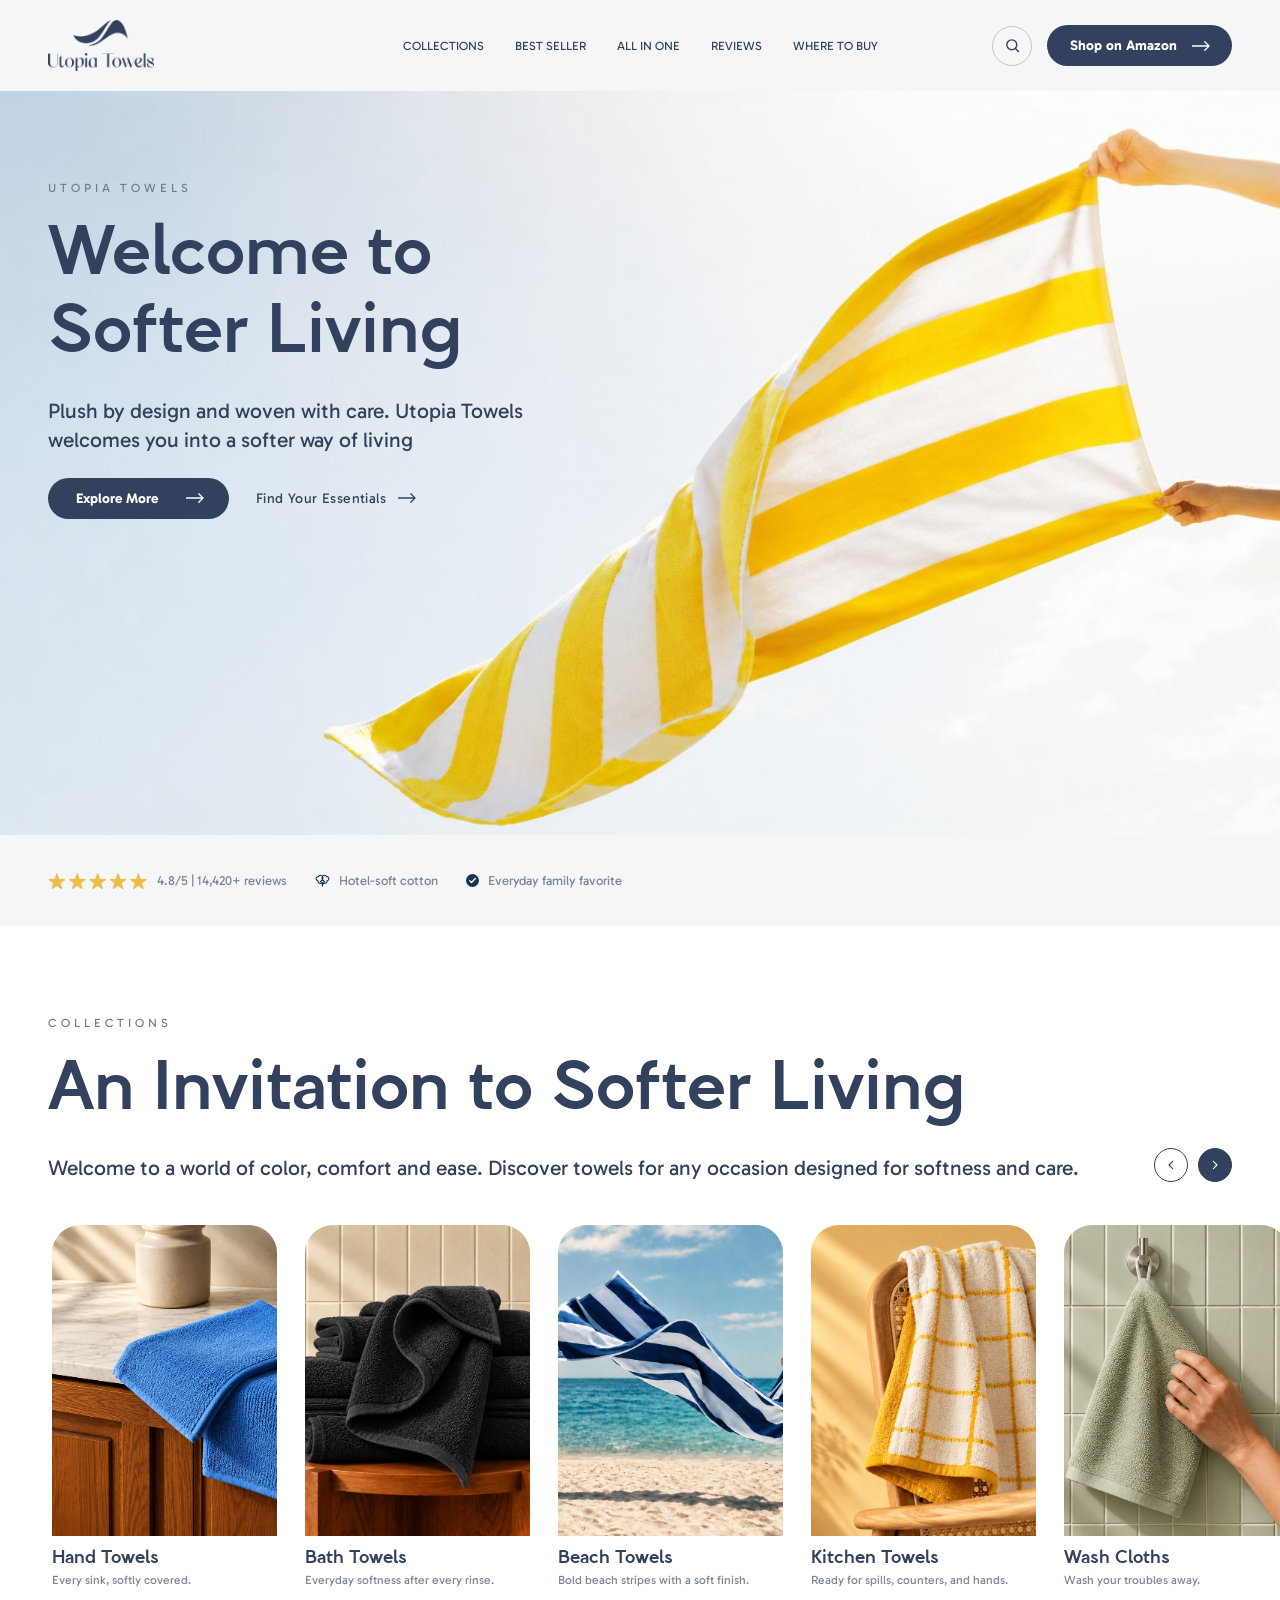
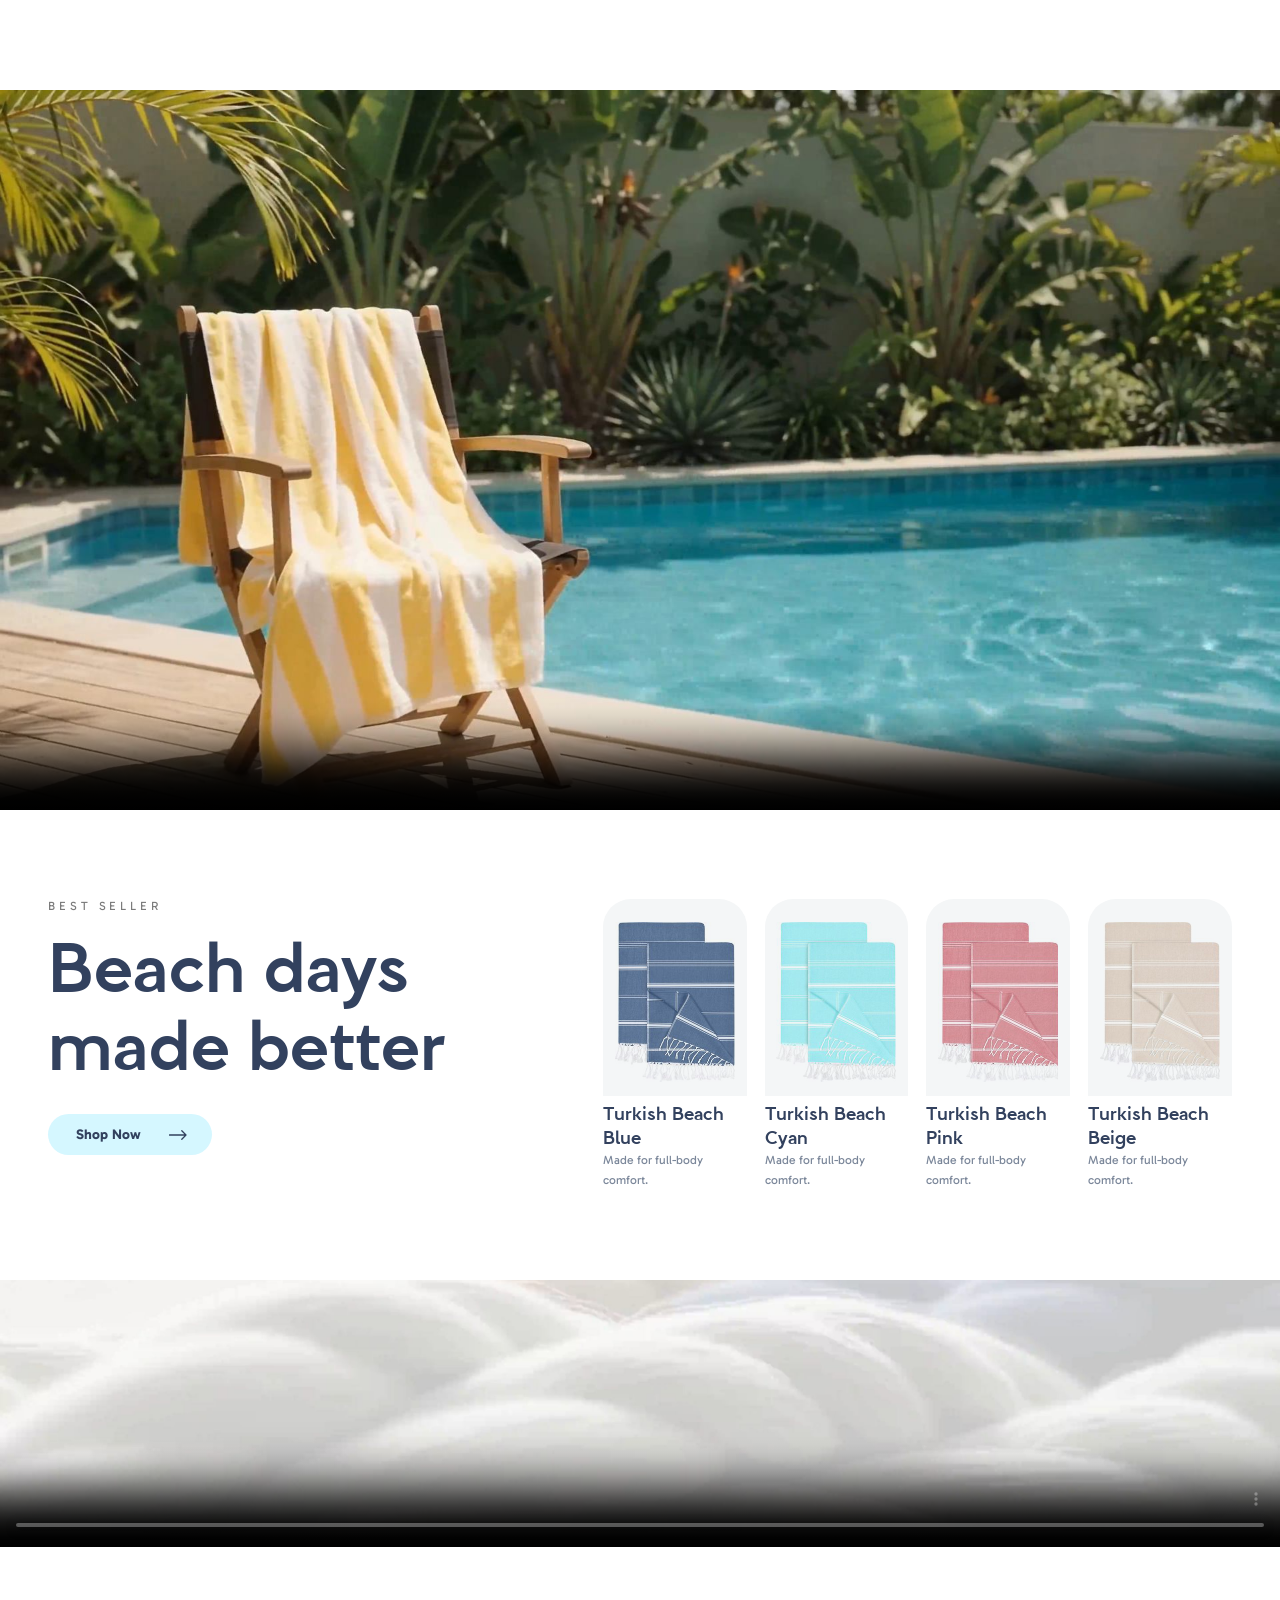
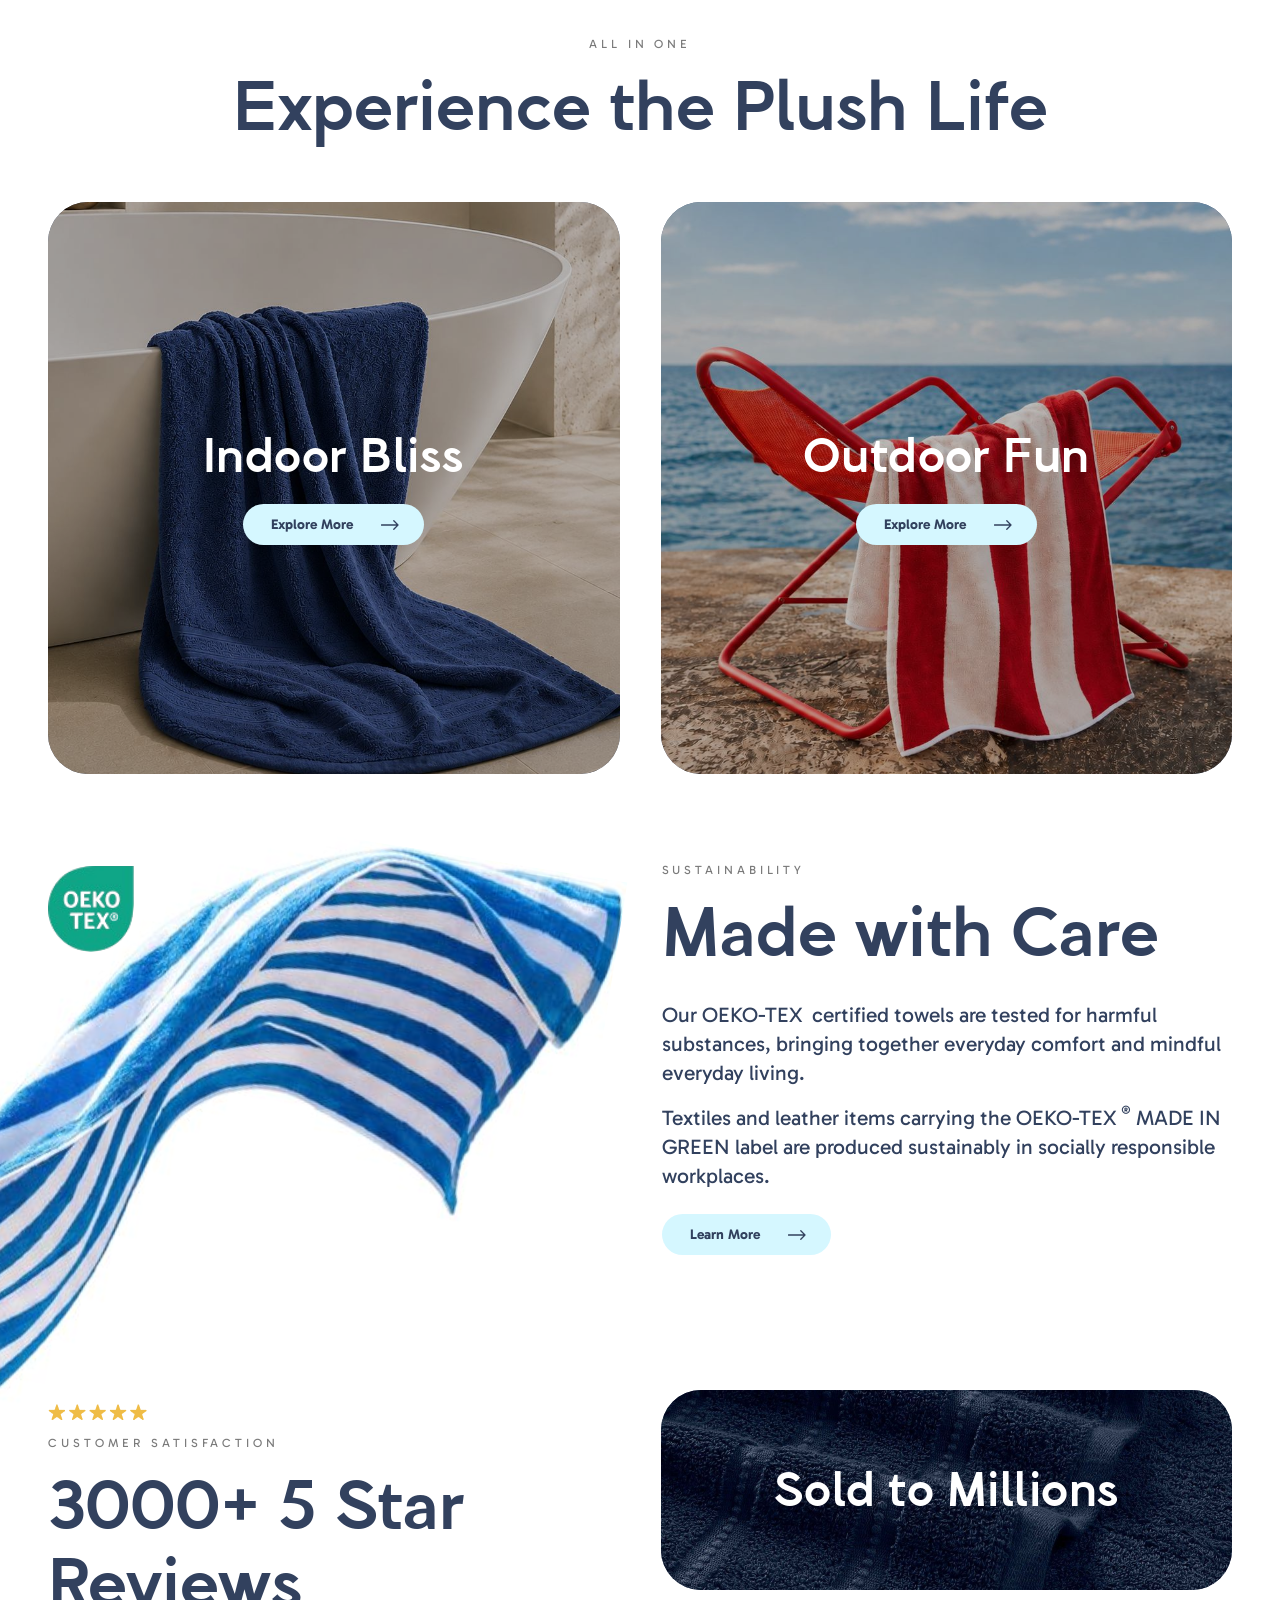
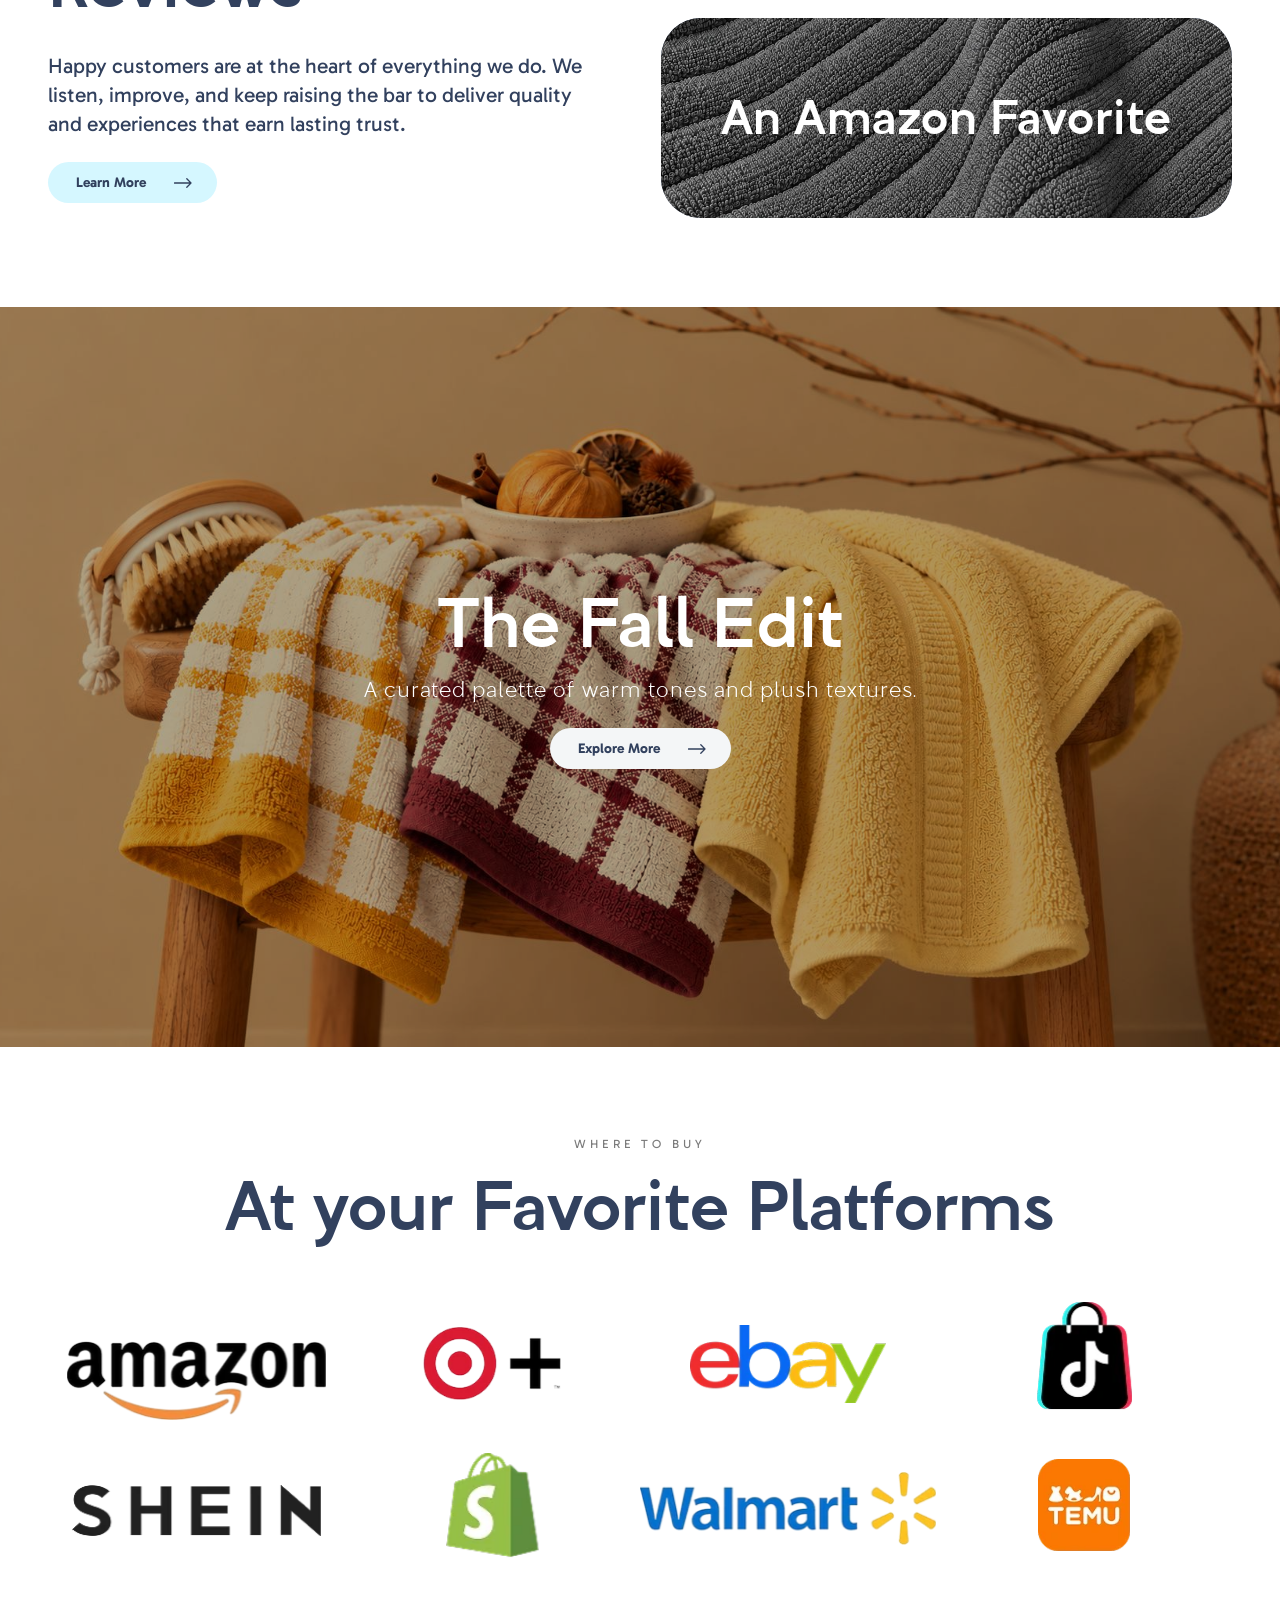
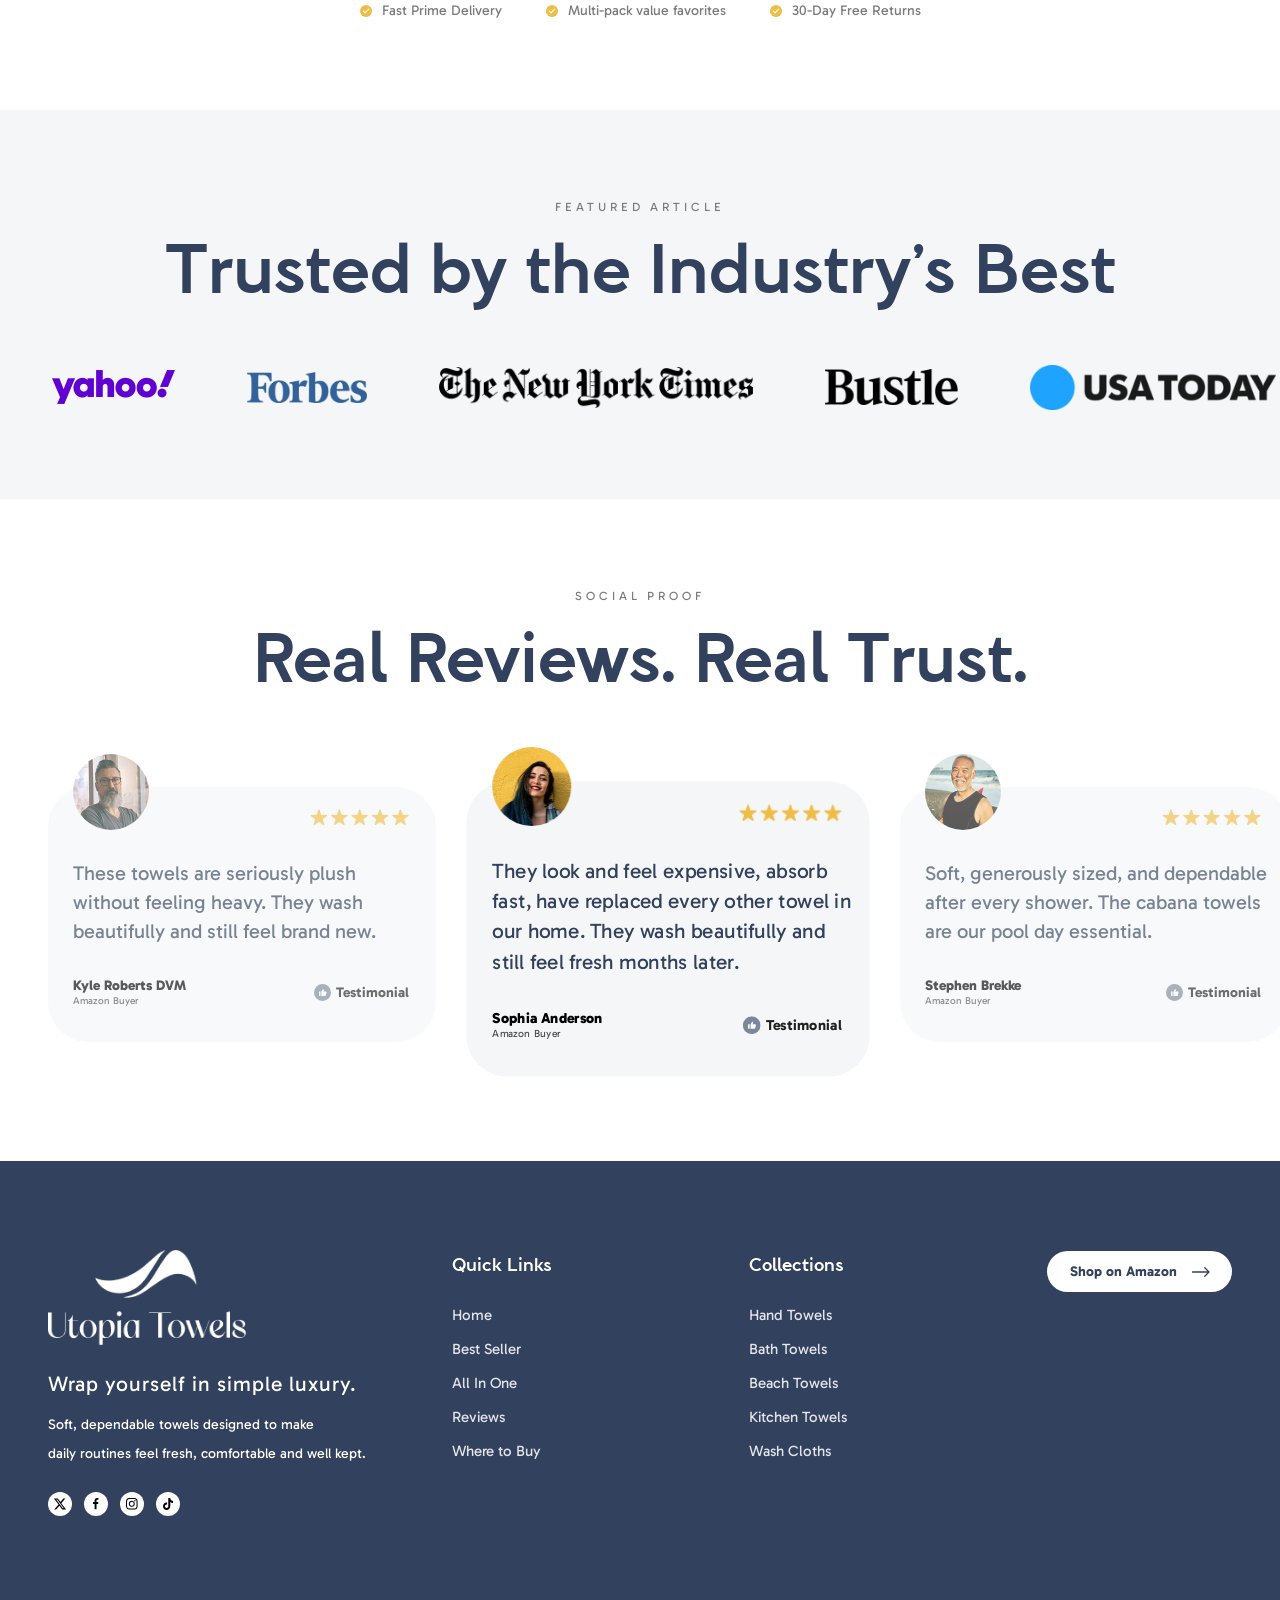
==== index-2.html @ 7569b1ed "Add revised v2 landing page as index-2.html for demo Build the redesigned Utopia Towels landing page" ====
<!doctype html>
<html lang="en">
  <head>
    <meta charset="utf-8">
    <meta name="viewport" content="width=device-width, initial-scale=1">
    <title>Utopia Towels | Plush Bath, Beach &amp; Kitchen Towels</title>
    <meta
      name="description"
      content="Plush by design and woven with care. Shop Utopia Towels hand towels, bath towels, beach towels, kitchen towels, wash cloths and Turkish towels."
    >
    <!-- Demo build: remove this noindex line (and keep the one below it) when this page replaces index.html. -->
    <meta name="robots" content="noindex, nofollow">
    <!-- <meta name="robots" content="index, follow, max-image-preview:large"> -->
    <meta name="author" content="Utopia Towels">
    <meta name="theme-color" content="#32415E">
    <link rel="canonical" href="https://www.utopiatowels.com/">
    <meta property="og:type" content="website">
    <meta property="og:site_name" content="Utopia Towels">
    <meta property="og:locale" content="en_US">
    <meta property="og:url" content="https://www.utopiatowels.com/">
    <meta property="og:title" content="Utopia Towels | Welcome to Softer Living">
    <meta
      property="og:description"
      content="Plush by design and woven with care. Utopia Towels welcomes you into a softer way of living."
    >
    <meta property="og:image" content="https://www.utopiatowels.com/assets/images/v2/optimized/hero.jpg">
    <meta property="og:image:type" content="image/jpeg">
    <meta property="og:image:width" content="1774">
    <meta property="og:image:height" content="887">
    <meta property="og:image:alt" content="Yellow and white striped Utopia beach towel waving in the breeze">
    <meta name="twitter:card" content="summary_large_image">
    <meta name="twitter:title" content="Utopia Towels | Welcome to Softer Living">
    <meta
      name="twitter:description"
      content="Discover plush towels for every occasion, designed for softness and care."
    >
    <meta name="twitter:image" content="https://www.utopiatowels.com/assets/images/v2/optimized/hero.jpg">
    <meta name="twitter:image:alt" content="Yellow and white striped Utopia beach towel waving in the breeze">
    <link rel="icon" type="image/png" href="./favicon.png">
    <link rel="apple-touch-icon" href="./favicon.png">
    <link rel="preconnect" href="https://fonts.googleapis.com">
    <link rel="preconnect" href="https://fonts.gstatic.com" crossorigin>
    <link href="https://fonts.googleapis.com/css2?family=Gabarito:wght@400;700;800&display=swap" rel="stylesheet">
    <link rel="preload" href="./assets/fonts/Clofie-Bold.ttf" as="font" type="font/ttf" crossorigin>
    <link
      rel="preload"
      as="image"
      href="./assets/images/v2/optimized/hero.jpg"
      imagesrcset="./assets/images/v2/optimized/hero-960.jpg 960w, ./assets/images/v2/optimized/hero.jpg 1774w"
      imagesizes="100vw"
      fetchpriority="high"
    >
    <link rel="stylesheet" href="./css/utopia-towels-v2.css">
    <script src="./js/utopia-towels-v2.js" defer></script>
    <script type="application/ld+json">
      {
        "@context": "https://schema.org",
        "@graph": [
          {
            "@type": "Organization",
            "@id": "https://www.utopiatowels.com/#organization",
            "name": "Utopia Towels",
            "url": "https://www.utopiatowels.com/",
            "logo": {
              "@type": "ImageObject",
              "url": "https://www.utopiatowels.com/assets/images/v2/logo-dark.png",
              "width": 119,
              "height": 57
            },
            "slogan": "Welcome to Softer Living"
          },
          {
            "@type": "WebSite",
            "@id": "https://www.utopiatowels.com/#website",
            "name": "Utopia Towels",
            "url": "https://www.utopiatowels.com/",
            "inLanguage": "en-US",
            "publisher": { "@id": "https://www.utopiatowels.com/#organization" }
          },
          {
            "@type": "WebPage",
            "@id": "https://www.utopiatowels.com/#webpage",
            "url": "https://www.utopiatowels.com/",
            "name": "Utopia Towels | Plush Bath, Beach & Kitchen Towels",
            "description": "Plush by design and woven with care. Shop Utopia Towels hand towels, bath towels, beach towels, kitchen towels, wash cloths and Turkish towels.",
            "inLanguage": "en-US",
            "isPartOf": { "@id": "https://www.utopiatowels.com/#website" },
            "about": { "@id": "https://www.utopiatowels.com/#organization" },
            "primaryImageOfPage": {
              "@type": "ImageObject",
              "url": "https://www.utopiatowels.com/assets/images/v2/optimized/hero.jpg",
              "width": 1774,
              "height": 887
            }
          }
        ]
      }
    </script>
  </head>
  <body>
    <svg class="sprite" aria-hidden="true" focusable="false">
      <symbol id="icon-arrow" viewBox="0 0 18 10">
        <path d="M0.5 5h16.5M12.8 0.8 17 5l-4.2 4.2" fill="none" stroke="currentColor" stroke-width="1.3" stroke-linecap="round" stroke-linejoin="round"/>
      </symbol>
      <symbol id="icon-check" viewBox="0 0 12 12">
        <circle cx="6" cy="6" r="6" fill="currentColor"/>
        <path d="m3.4 6.1 1.7 1.7 3.5-3.6" fill="none" stroke="#fff" stroke-width="1.2" stroke-linecap="round" stroke-linejoin="round"/>
      </symbol>
    </svg>

    <a class="skip-link" href="#main">Skip to content</a>

    <header class="site-header">
      <div class="container site-header__inner">
        <a class="brand" href="#top" aria-label="Utopia Towels home">
          <img src="./assets/images/v2/logo-dark.png" alt="Utopia Towels" width="119" height="57">
        </a>
        <nav class="primary-nav" id="primary-nav" aria-label="Primary navigation" data-primary-nav>
          <a href="#collections">Collections</a>
          <a href="#best-seller">Best Seller</a>
          <a href="#all-in-one">All In One</a>
          <a href="#reviews">Reviews</a>
          <a href="#where-to-buy">Where To Buy</a>
        </nav>
        <div class="header-actions">
          <button class="search-button" type="button" aria-label="Search" aria-expanded="false" aria-controls="site-search" data-search-trigger>
            <svg viewBox="0 0 24 24" aria-hidden="true">
              <circle cx="11" cy="11" r="7"></circle>
              <path d="m16.5 16.5 4 4"></path>
            </svg>
          </button>
          <a class="btn btn--primary btn--compact btn--amazon header-cta" href="https://www.amazon.com/" rel="noopener">
            Shop on Amazon
            <svg class="btn__arrow" aria-hidden="true"><use href="#icon-arrow"></use></svg>
          </a>
          <button class="menu-toggle" type="button" aria-label="Open menu" aria-controls="primary-nav" aria-expanded="false" data-menu-toggle>
            <span></span>
            <span></span>
            <span></span>
          </button>
        </div>
      </div>
    </header>

    <div class="search-panel" id="site-search" role="dialog" aria-modal="true" aria-labelledby="site-search-label" data-search-panel hidden>
      <div class="search-card" role="search">
        <label id="site-search-label" for="site-search-input">Search towels, colors, and care</label>
        <div class="search-input-row">
          <svg viewBox="0 0 24 24" aria-hidden="true">
            <circle cx="11" cy="11" r="7"></circle>
            <path d="m16.5 16.5 4 4"></path>
          </svg>
          <input id="site-search-input" type="search" placeholder="Try bath towels or Turkish beach" data-search-input>
          <button type="button" aria-label="Close search" data-search-close>
            <svg viewBox="0 0 24 24" aria-hidden="true">
              <path d="m6 6 12 12"></path>
              <path d="m18 6-12 12"></path>
            </svg>
          </button>
        </div>
        <div class="search-results" aria-live="polite" data-search-results></div>
      </div>
    </div>

    <main id="main">
      <section class="hero" id="top" aria-labelledby="hero-title">
        <img
          class="hero__media"
          src="./assets/images/v2/optimized/hero.jpg"
          srcset="./assets/images/v2/optimized/hero-960.jpg 960w, ./assets/images/v2/optimized/hero.jpg 1774w"
          sizes="100vw"
          width="1774"
          height="887"
          alt=""
          fetchpriority="high"
        >
        <div class="container hero__content">
          <p class="eyebrow">Utopia Towels</p>
          <h1 class="heading heading--hero" id="hero-title">Welcome to<br> Softer Living</h1>
          <p class="lead hero__lead">
            Plush by design and woven with care. Utopia Towels welcomes you into a softer way of living
          </p>
          <div class="hero__actions">
            <a class="btn btn--primary" href="#collections">
              Explore More<span class="visually-hidden"> towel collections</span>
              <svg class="btn__arrow" aria-hidden="true"><use href="#icon-arrow"></use></svg>
            </a>
            <a class="text-link" href="#best-seller">
              Find Your Essentials
              <svg class="btn__arrow" aria-hidden="true"><use href="#icon-arrow"></use></svg>
            </a>
          </div>
        </div>
      </section>

      <section class="trust-strip" aria-label="Customer highlights">
        <ul class="container trust-strip__list">
          <li>
            <img src="./assets/images/v2/optimized/stars.png" alt="Rated 4.8 out of 5 stars" width="99" height="16">
            4.8/5 | 14,420+ reviews
          </li>
          <li>
            <svg class="trust-strip__icon" viewBox="0 0 16 14" aria-hidden="true">
              <path d="M8 6.2c-.9-1.9-.4-4 1.3-4.7 1.2-.5 2.6.1 3 1.3 1.5-.1 2.7 1 2.6 2.4-.1 1.2-1 2-2.1 2.1.3 1.4-.6 2.7-2 2.9-1 .1-1.9-.3-2.3-1.1L8 13l-.5-3.9c-.4.8-1.3 1.2-2.3 1.1-1.4-.2-2.3-1.5-2-2.9-1.1-.1-2-.9-2.1-2.1C1 3.8 2.2 2.7 3.7 2.8c.4-1.2 1.8-1.8 3-1.3C8.4 2.2 8.9 4.3 8 6.2Z" fill="none" stroke="currentColor" stroke-width="1.2" stroke-linejoin="round"/>
              <path d="M8 6.2 5.6 8.6M8 6.2l2.4 2.4" fill="none" stroke="currentColor" stroke-width="1.2" stroke-linecap="round"/>
            </svg>
            Hotel-soft cotton
          </li>
          <li>
            <svg class="trust-strip__icon trust-strip__icon--check" aria-hidden="true"><use href="#icon-check"></use></svg>
            Everyday family favorite
          </li>
        </ul>
      </section>

      <section class="collections" id="collections" aria-labelledby="collections-title">
        <div class="container">
          <div class="collections__head">
            <p class="eyebrow">Collections</p>
            <h2 class="heading" id="collections-title">An Invitation to Softer Living</h2>
            <p class="lead">Welcome to a world of color, comfort and ease. Discover towels for any occasion designed for softness and care.</p>
            <div class="carousel-controls">
              <button class="carousel-arrow" type="button" aria-label="Previous collections" aria-controls="collections-track" data-carousel-prev="collections-track">
                <svg viewBox="0 0 24 24" aria-hidden="true"><path d="M14.5 17.5 9 12l5.5-5.5"></path></svg>
              </button>
              <button class="carousel-arrow carousel-arrow--filled" type="button" aria-label="Next collections" aria-controls="collections-track" data-carousel-next="collections-track">
                <svg viewBox="0 0 24 24" aria-hidden="true"><path d="m9.5 17.5 5.5-5.5-5.5-5.5"></path></svg>
              </button>
            </div>
          </div>

          <div class="collections__track" id="collections-track" role="region" aria-label="Towel collections" tabindex="0">
            <article class="collection-card">
              <img src="./assets/images/v2/optimized/collections-hand-towels.jpg" alt="Blue hand towels draped over a wooden vanity" width="600" height="829" loading="lazy" decoding="async">
              <h3 class="item-title">Hand Towels</h3>
              <p class="item-desc">Every sink, softly covered.</p>
            </article>
            <article class="collection-card">
              <img src="./assets/images/v2/optimized/collections-bath-towels.jpg" alt="Stack of black bath towels on a wooden stool" width="600" height="829" loading="lazy" decoding="async">
              <h3 class="item-title">Bath Towels</h3>
              <p class="item-desc">Everyday softness after every rinse.</p>
            </article>
            <article class="collection-card">
              <img src="./assets/images/v2/optimized/collections-beach-towels.jpg" alt="Navy and white striped beach towel held up on the shore" width="600" height="829" loading="lazy" decoding="async">
              <h3 class="item-title">Beach Towels</h3>
              <p class="item-desc">Bold beach stripes with a soft finish.</p>
            </article>
            <article class="collection-card">
              <img src="./assets/images/v2/optimized/collections-kitchen-towels.jpg" alt="Yellow checked kitchen towel hanging on a cane chair" width="600" height="829" loading="lazy" decoding="async">
              <h3 class="item-title">Kitchen Towels</h3>
              <p class="item-desc">Ready for spills, counters, and hands.</p>
            </article>
            <article class="collection-card">
              <img src="./assets/images/v2/optimized/collections-wash-cloths.jpg" alt="Sage green wash cloth hanging on a tiled wall" width="600" height="829" loading="lazy" decoding="async">
              <h3 class="item-title">Wash Cloths</h3>
              <p class="item-desc">Wash your troubles away.</p>
            </article>
            <article class="collection-card">
              <img src="./assets/images/v2/optimized/collections-turkish-towels.jpg" alt="Pink Turkish towel on a poolside lounger" width="579" height="800" loading="lazy" decoding="async">
              <h3 class="item-title">Turkish Towels</h3>
              <p class="item-desc">Made for full-body comfort.</p>
            </article>
          </div>
        </div>
      </section>

      <section class="video-band video-band--detail" aria-label="Softness Starts Here brand film">
        <video
          class="video-band__media"
          controls
          muted
          loop
          playsinline
          preload="none"
          poster="./assets/images/v2/optimized/video-detail-poster.jpg"
          width="1920"
          height="1080"
          aria-label="Softness Starts Here, a short Utopia Towels brand film"
          data-autoplay-video
        >
          <source src="./assets/videos/video-detail.mp4" type="video/mp4">
        </video>
        <button class="video-band__toggle" type="button" aria-label="Pause video" hidden data-video-toggle>
          <svg class="video-band__icon-pause" viewBox="0 0 16 16" aria-hidden="true"><path d="M4 2.5h2.6v11H4zM9.4 2.5H12v11H9.4z"/></svg>
          <svg class="video-band__icon-play" viewBox="0 0 16 16" aria-hidden="true"><path d="M4.5 2.3v11.4L13.2 8z"/></svg>
        </button>
      </section>

      <section class="best-seller" id="best-seller" aria-labelledby="best-seller-title">
        <div class="container best-seller__grid">
          <div class="best-seller__copy">
            <p class="eyebrow">Best Seller</p>
            <h2 class="heading" id="best-seller-title">Beach days<br> made better</h2>
            <a class="btn btn--light" href="https://www.amazon.com/" rel="noopener">
              Shop Now<span class="visually-hidden"> Turkish beach towels on Amazon</span>
              <svg class="btn__arrow" aria-hidden="true"><use href="#icon-arrow"></use></svg>
            </a>
          </div>
          <ul class="best-seller__list" aria-label="Best selling Turkish beach towels">
            <li class="product-tile">
              <div class="product-tile__media">
                <img src="./assets/images/v2/optimized/best-seller-turkish-beach-blue.jpg" alt="Blue Turkish beach towels" width="240" height="317" loading="lazy" decoding="async">
              </div>
              <h3 class="item-title">Turkish Beach Blue</h3>
              <p class="item-desc">Made for full-body comfort.</p>
            </li>
            <li class="product-tile">
              <div class="product-tile__media">
                <img src="./assets/images/v2/optimized/best-seller-turkish-beach-cyan.jpg" alt="Cyan Turkish beach towels" width="240" height="320" loading="lazy" decoding="async">
              </div>
              <h3 class="item-title">Turkish Beach Cyan</h3>
              <p class="item-desc">Made for full-body comfort.</p>
            </li>
            <li class="product-tile">
              <div class="product-tile__media">
                <img src="./assets/images/v2/optimized/best-seller-turkish-beach-pink.jpg" alt="Pink Turkish beach towels" width="240" height="317" loading="lazy" decoding="async">
              </div>
              <h3 class="item-title">Turkish Beach Pink</h3>
              <p class="item-desc">Made for full-body comfort.</p>
            </li>
            <li class="product-tile">
              <div class="product-tile__media">
                <img src="./assets/images/v2/optimized/best-seller-turkish-beach-beige.jpg" alt="Beige Turkish beach towels" width="240" height="320" loading="lazy" decoding="async">
              </div>
              <h3 class="item-title">Turkish Beach Beige</h3>
              <p class="item-desc">Made for full-body comfort.</p>
            </li>
          </ul>
        </div>
      </section>

      <section class="video-band video-band--short" aria-label="Softness starts here: plush by design, woven with care">
        <video
          class="video-band__media"
          controls
          muted
          loop
          playsinline
          preload="none"
          poster="./assets/images/v2/optimized/video-short-poster.jpg"
          width="1920"
          height="1080"
          aria-label="Close-up textures of Utopia towels with the words Softness Starts Here, Plush by Design, Woven with Care"
          data-autoplay-video
        >
          <source src="./assets/videos/video-short.mp4" type="video/mp4">
        </video>
        <button class="video-band__toggle" type="button" aria-label="Pause video" hidden data-video-toggle>
          <svg class="video-band__icon-pause" viewBox="0 0 16 16" aria-hidden="true"><path d="M4 2.5h2.6v11H4zM9.4 2.5H12v11H9.4z"/></svg>
          <svg class="video-band__icon-play" viewBox="0 0 16 16" aria-hidden="true"><path d="M4.5 2.3v11.4L13.2 8z"/></svg>
        </button>
      </section>

      <section class="all-in-one" id="all-in-one" aria-labelledby="all-in-one-title">
        <div class="container">
          <div class="section-intro">
            <p class="eyebrow">All In One</p>
            <h2 class="heading" id="all-in-one-title">Experience the Plush Life</h2>
          </div>
          <div class="all-in-one__grid">
            <article class="feature-card feature-card--indoor">
              <img class="feature-card__media" src="./assets/images/v2/optimized/all-in-one-indoor-bliss.jpg" alt="" width="1402" height="1122" loading="lazy" decoding="async">
              <div class="feature-card__body">
                <h3 class="feature-card__title">Indoor Bliss</h3>
                <a class="btn btn--light" href="#collections">
                  Explore More<span class="visually-hidden"> indoor towels</span>
                  <svg class="btn__arrow" aria-hidden="true"><use href="#icon-arrow"></use></svg>
                </a>
              </div>
            </article>
            <article class="feature-card feature-card--outdoor">
              <img class="feature-card__media" src="./assets/images/v2/optimized/all-in-one-outdoor-fun.jpg" alt="" width="1672" height="941" loading="lazy" decoding="async">
              <div class="feature-card__body">
                <h3 class="feature-card__title">Outdoor Fun</h3>
                <a class="btn btn--light" href="#collections">
                  Explore More<span class="visually-hidden"> outdoor towels</span>
                  <svg class="btn__arrow" aria-hidden="true"><use href="#icon-arrow"></use></svg>
                </a>
              </div>
            </article>
          </div>
        </div>
      </section>

      <div class="care">
        <div class="container care__grid">
          <div class="care__art" aria-hidden="true">
            <img class="care__towel" src="./assets/images/v2/optimized/sustainability-image.jpg" alt="" width="718" height="727" loading="lazy" decoding="async">
            <img class="care__badge" src="./assets/images/v2/optimized/oeko-tex.png" alt="" width="74" height="74" loading="lazy" decoding="async">
          </div>

          <section class="care__sustainability" aria-labelledby="sustainability-title">
            <p class="eyebrow">Sustainability</p>
            <h2 class="heading" id="sustainability-title">Made with Care</h2>
            <p class="lead">Our OEKO-TEX&nbsp; certified towels are tested for harmful substances, bringing together everyday comfort and mindful everyday living.</p>
            <p class="lead care__justify">Textiles and leather items carrying the OEKO-TEX&nbsp;<sup>&reg;</sup> MADE IN GREEN label are produced sustainably in socially responsible workplaces.</p>
            <a class="btn btn--light" href="https://www.oeko-tex.com/" rel="noopener">
              Learn More<span class="visually-hidden"> about OEKO-TEX certification</span>
              <svg class="btn__arrow" aria-hidden="true"><use href="#icon-arrow"></use></svg>
            </a>
          </section>

          <section class="care__reviews" aria-labelledby="satisfaction-title">
            <img src="./assets/images/v2/optimized/stars.png" alt="5 star rating" width="99" height="16" loading="lazy" decoding="async">
            <p class="eyebrow">Customer Satisfaction</p>
            <h2 class="heading" id="satisfaction-title">3000+ 5 Star Reviews</h2>
            <p class="lead">Happy customers are at the heart of everything we do. We listen, improve, and keep raising the bar to deliver quality and experiences that earn lasting trust.</p>
            <a class="btn btn--light" href="#reviews">
              Learn More<span class="visually-hidden"> about our customer reviews</span>
              <svg class="btn__arrow" aria-hidden="true"><use href="#icon-arrow"></use></svg>
            </a>
          </section>

          <ul class="care__stats" aria-label="Utopia Towels highlights">
            <li class="stat-card">
              <img src="./assets/images/v2/optimized/customer-satisfaction-sold-to-millions.jpg" alt="" width="1200" height="400" loading="lazy" decoding="async">
              <span>Sold to Millions</span>
            </li>
            <li class="stat-card">
              <img src="./assets/images/v2/optimized/customer-satisfaction-an-amazon-favorite.jpg" alt="" width="1122" height="374" loading="lazy" decoding="async">
              <span>An Amazon Favorite</span>
            </li>
          </ul>
        </div>
      </div>

      <section class="fall-edit" id="fall-edit" aria-labelledby="fall-edit-title">
        <img
          class="fall-edit__media"
          src="./assets/images/v2/optimized/the-fall-edit-cover.jpg"
          srcset="./assets/images/v2/optimized/the-fall-edit-cover-960.jpg 960w, ./assets/images/v2/optimized/the-fall-edit-cover.jpg 1663w"
          sizes="100vw"
          width="1663"
          height="945"
          alt=""
          loading="lazy"
          decoding="async"
        >
        <div class="container fall-edit__content">
          <h2 class="heading" id="fall-edit-title">The Fall Edit</h2>
          <p class="lead">A curated palette of warm tones and plush textures.</p>
          <a class="btn btn--surface" href="#collections">
            Explore More<span class="visually-hidden"> of the Fall Edit</span>
            <svg class="btn__arrow" aria-hidden="true"><use href="#icon-arrow"></use></svg>
          </a>
        </div>
      </section>

      <section class="where" id="where-to-buy" aria-labelledby="where-title">
        <div class="container">
          <div class="section-intro">
            <p class="eyebrow">Where To Buy</p>
            <h2 class="heading" id="where-title">At your Favorite Platforms</h2>
          </div>
          <ul class="platforms" aria-label="Retailers">
            <li><a class="platform platform--amazon" href="https://www.amazon.com/" rel="noopener"><img src="./assets/images/v2/optimized/where-to-buy-amazon.png" alt="Amazon" width="265" height="81" loading="lazy" decoding="async"></a></li>
            <li><a class="platform platform--target" href="https://www.target.com/" rel="noopener"><img src="./assets/images/v2/optimized/where-to-buy-target-plus.png" alt="Target Plus" width="170" height="90" loading="lazy" decoding="async"></a></li>
            <li><a class="platform platform--ebay" href="https://www.ebay.com/" rel="noopener"><img src="./assets/images/v2/optimized/where-to-buy-ebay.png" alt="eBay" width="229" height="91" loading="lazy" decoding="async"></a></li>
            <li><a class="platform platform--tiktok" href="https://www.tiktok.com/shop" rel="noopener"><img src="./assets/images/v2/optimized/where-to-buy-tiktok-shop.png" alt="TikTok Shop" width="94" height="106" loading="lazy" decoding="async"></a></li>
            <li><a class="platform platform--shein" href="https://www.shein.com/" rel="noopener"><img src="./assets/images/v2/optimized/where-to-buy-shein.png" alt="SHEIN" width="253" height="52" loading="lazy" decoding="async"></a></li>
            <li><a class="platform platform--shopify" href="https://www.shopify.com/" rel="noopener"><img src="./assets/images/v2/optimized/where-to-buy-shopify.png" alt="Shopify" width="82" height="92" loading="lazy" decoding="async"></a></li>
            <li><a class="platform platform--walmart" href="https://www.walmart.com/" rel="noopener"><img src="./assets/images/v2/optimized/where-to-buy-wallmart.png" alt="Walmart" width="303" height="75" loading="lazy" decoding="async"></a></li>
            <li><a class="platform platform--temu" href="https://www.temu.com/" rel="noopener"><img src="./assets/images/v2/optimized/where-to-buy-temu.png" alt="Temu" width="110" height="110" loading="lazy" decoding="async"></a></li>
          </ul>
          <ul class="perks" aria-label="Shopping benefits">
            <li><svg class="perks__icon" aria-hidden="true"><use href="#icon-check"></use></svg>Fast Prime Delivery</li>
            <li><svg class="perks__icon" aria-hidden="true"><use href="#icon-check"></use></svg>Multi-pack value favorites</li>
            <li><svg class="perks__icon" aria-hidden="true"><use href="#icon-check"></use></svg>30-Day Free Returns</li>
          </ul>
        </div>
      </section>

      <section class="featured" aria-labelledby="featured-title">
        <div class="container section-intro">
          <p class="eyebrow">Featured Article</p>
          <h2 class="heading" id="featured-title">Trusted by the Industry&rsquo;s Best</h2>
        </div>
        <div class="press">
          <ul class="press__list" aria-label="As featured in">
            <li><img class="press__logo press__logo--yahoo" src="./assets/images/v2/optimized/featured-article-yahoo.png" alt="Yahoo" width="246" height="68" loading="lazy" decoding="async"></li>
            <li><img class="press__logo press__logo--forbes" src="./assets/images/v2/optimized/featured-article-forbes.png" alt="Forbes" width="556" height="146" loading="lazy" decoding="async"></li>
            <li><img class="press__logo press__logo--nyt" src="./assets/images/v2/optimized/featured-article-newyork-times.png" alt="The New York Times" width="642" height="85" loading="lazy" decoding="async"></li>
            <li><img class="press__logo press__logo--bustle" src="./assets/images/v2/optimized/featured-article-bustle.png" alt="Bustle" width="288" height="78" loading="lazy" decoding="async"></li>
            <li><img class="press__logo press__logo--usa" src="./assets/images/v2/optimized/featured-article-usa-today.png" alt="USA Today" width="288" height="52" loading="lazy" decoding="async"></li>
          </ul>
          <ul class="press__list" aria-hidden="true">
            <li><img class="press__logo press__logo--yahoo" src="./assets/images/v2/optimized/featured-article-yahoo.png" alt="" width="246" height="68" loading="lazy" decoding="async"></li>
            <li><img class="press__logo press__logo--forbes" src="./assets/images/v2/optimized/featured-article-forbes.png" alt="" width="556" height="146" loading="lazy" decoding="async"></li>
            <li><img class="press__logo press__logo--nyt" src="./assets/images/v2/optimized/featured-article-newyork-times.png" alt="" width="642" height="85" loading="lazy" decoding="async"></li>
            <li><img class="press__logo press__logo--bustle" src="./assets/images/v2/optimized/featured-article-bustle.png" alt="" width="288" height="78" loading="lazy" decoding="async"></li>
            <li><img class="press__logo press__logo--usa" src="./assets/images/v2/optimized/featured-article-usa-today.png" alt="" width="288" height="52" loading="lazy" decoding="async"></li>
          </ul>
        </div>
      </section>

      <section class="reviews" id="reviews" aria-labelledby="reviews-title">
        <div class="container">
          <div class="section-intro">
            <p class="eyebrow">Social Proof</p>
            <h2 class="heading" id="reviews-title">Real Reviews. Real Trust.</h2>
          </div>
          <div class="reviews__viewport" role="region" aria-label="Customer testimonials. Drag or use arrow keys to browse." tabindex="0" data-reviews-marquee>
            <ul class="reviews__track">
              <li class="review-card">
                <img class="review-card__avatar" src="./assets/images/v2/optimized/social-proof-kyle-roberts.jpg" alt="" width="152" height="152" loading="lazy" decoding="async">
                <img class="review-card__stars" src="./assets/images/v2/optimized/stars.png" alt="5 out of 5 stars" width="99" height="16" loading="lazy" decoding="async">
                <blockquote class="review-card__quote">These towels are seriously plush without feeling heavy. They wash beautifully and still feel brand new.</blockquote>
                <div class="review-card__footer">
                  <p class="review-card__credit">
                    <strong>Kyle Roberts DVM</strong>
                    <span>Amazon Buyer</span>
                  </p>
                  <span class="review-card__tag">
                    <svg viewBox="0 0 17 17" aria-hidden="true"><circle cx="8.5" cy="8.5" r="8.5" fill="currentColor"/><path d="M5 7.6h1.5v4.4H5zM7.4 12h3.5c.5 0 .9-.3 1-.8l.6-2.5c.1-.6-.3-1.1-.9-1.1H9.5l.3-1.5c.1-.5-.2-1-.7-1.1L7.4 7.6Z" fill="#fff"/></svg>
                    Testimonial
                  </span>
                </div>
              </li>
              <li class="review-card">
                <img class="review-card__avatar" src="./assets/images/v2/optimized/social-proof-sophia-anderson.jpg" alt="" width="152" height="152" loading="lazy" decoding="async">
                <img class="review-card__stars" src="./assets/images/v2/optimized/stars.png" alt="5 out of 5 stars" width="99" height="16" loading="lazy" decoding="async">
                <blockquote class="review-card__quote">They look and feel expensive, absorb fast, have replaced every other towel in our home. They wash beautifully and still feel fresh months later.</blockquote>
                <div class="review-card__footer">
                  <p class="review-card__credit">
                    <strong>Sophia Anderson</strong>
                    <span>Amazon Buyer</span>
                  </p>
                  <span class="review-card__tag">
                    <svg viewBox="0 0 17 17" aria-hidden="true"><circle cx="8.5" cy="8.5" r="8.5" fill="currentColor"/><path d="M5 7.6h1.5v4.4H5zM7.4 12h3.5c.5 0 .9-.3 1-.8l.6-2.5c.1-.6-.3-1.1-.9-1.1H9.5l.3-1.5c.1-.5-.2-1-.7-1.1L7.4 7.6Z" fill="#fff"/></svg>
                    Testimonial
                  </span>
                </div>
              </li>
              <li class="review-card">
                <img class="review-card__avatar" src="./assets/images/v2/optimized/social-proof-stephen-brekke.jpg" alt="" width="152" height="152" loading="lazy" decoding="async">
                <img class="review-card__stars" src="./assets/images/v2/optimized/stars.png" alt="5 out of 5 stars" width="99" height="16" loading="lazy" decoding="async">
                <blockquote class="review-card__quote">Soft, generously sized, and dependable after every shower. The cabana towels are our pool day essential.</blockquote>
                <div class="review-card__footer">
                  <p class="review-card__credit">
                    <strong>Stephen Brekke</strong>
                    <span>Amazon Buyer</span>
                  </p>
                  <span class="review-card__tag">
                    <svg viewBox="0 0 17 17" aria-hidden="true"><circle cx="8.5" cy="8.5" r="8.5" fill="currentColor"/><path d="M5 7.6h1.5v4.4H5zM7.4 12h3.5c.5 0 .9-.3 1-.8l.6-2.5c.1-.6-.3-1.1-.9-1.1H9.5l.3-1.5c.1-.5-.2-1-.7-1.1L7.4 7.6Z" fill="#fff"/></svg>
                    Testimonial
                  </span>
                </div>
              </li>
            </ul>
          </div>
        </div>
      </section>
    </main>

    <footer class="site-footer">
      <div class="container site-footer__grid">
        <div class="site-footer__brand">
          <img src="./assets/images/v2/logo-light.png" alt="Utopia Towels" width="223" height="107" loading="lazy" decoding="async">
          <p class="site-footer__tagline">Wrap yourself in simple luxury.</p>
          <p class="site-footer__description">Soft, dependable towels designed to make<br> daily routines feel fresh, comfortable and well kept.</p>
          <ul class="social-links" aria-label="Social media">
            <li><a href="#" aria-label="X (Twitter)"><img src="./assets/icons/icon-twitter-dark.svg" alt="" width="12" height="12"></a></li>
            <li><a href="#" aria-label="Facebook"><img class="social-links__invert" src="./assets/icons/icon-facebook-light.svg" alt="" width="7" height="12"></a></li>
            <li><a href="#" aria-label="Instagram"><img src="./assets/icons/icon-insta-dark.svg" alt="" width="12" height="12"></a></li>
            <li><a href="#" aria-label="TikTok"><img src="./assets/icons/icon-tiktok-dark.svg" alt="" width="11" height="12"></a></li>
          </ul>
        </div>
        <nav class="site-footer__nav" aria-labelledby="footer-quick-links">
          <h2 id="footer-quick-links">Quick Links</h2>
          <ul>
            <li><a href="#top">Home</a></li>
            <li><a href="#best-seller">Best Seller</a></li>
            <li><a href="#all-in-one">All In One</a></li>
            <li><a href="#reviews">Reviews</a></li>
            <li><a href="#where-to-buy">Where to Buy</a></li>
          </ul>
        </nav>
        <nav class="site-footer__nav" aria-labelledby="footer-collections">
          <h2 id="footer-collections">Collections</h2>
          <ul>
            <li><a href="#collections">Hand Towels</a></li>
            <li><a href="#collections">Bath Towels</a></li>
            <li><a href="#collections">Beach Towels</a></li>
            <li><a href="#collections">Kitchen Towels</a></li>
            <li><a href="#collections">Wash Cloths</a></li>
          </ul>
        </nav>
        <div class="site-footer__cta">
          <a class="btn btn--white btn--compact btn--amazon" href="https://www.amazon.com/" rel="noopener">
            Shop on Amazon
            <svg class="btn__arrow" aria-hidden="true"><use href="#icon-arrow"></use></svg>
          </a>
        </div>
      </div>
    </footer>
  </body>
</html>
---- css/utopia-towels-v2.css ----
@font-face {
  font-family: "Clofie";
  src: url("../assets/fonts/Clofie-Bold.ttf") format("truetype");
  /* The shipped file's metrics sit glyphs ~0.1em higher than the design renders them. */
  ascent-override: 84.5%;
  descent-override: 15.5%;
  line-gap-override: 0%;
  font-weight: 700;
  font-style: normal;
  font-display: swap;
}

@font-face {
  font-family: "Clofie";
  src: url("../assets/fonts/Clofie-Light.ttf") format("truetype");
  ascent-override: 84.5%;
  descent-override: 15.5%;
  line-gap-override: 0%;
  font-weight: 300;
  font-style: normal;
  font-display: swap;
}

:root {
  --primary: #32415e;
  --surface: #f4f6f7;
  --accent: #d5f7ff;
  --eyebrow: #7b7b7b;
  --muted: #7b879a;
  --line: #c3c8d0;
  --star: #efbc46;
  --ink: #000000;
  --ink-soft: #505050;
  --ink-tag: #202020;
  --check: #173452;
  --white: #ffffff;
  --font-body: "Gabarito", Arial, sans-serif;
  --font-display: "Clofie", "Gabarito", Arial, sans-serif;
  --gutter: 100px;
  --content: 1241px;
  /* One spacing scale for the whole page: gap between sections, then gaps inside them. */
  --section-space: clamp(56px, 7vw, 100px);
  --space-content: clamp(32px, 3.4vw, 48px);
  --space-action: 24px;
  --space-heading: 16px;
  --space-text: 12px;
  /* Breathing room below primary section headings: before copy/buttons, and before a section's content. */
  --space-after-heading: 28px;
  --space-after-intro: clamp(40px, 4.4vw, 64px);
}

*,
*::before,
*::after {
  box-sizing: border-box;
}

html {
  scroll-behavior: smooth;
  -webkit-text-size-adjust: 100%;
}

body {
  margin: 0;
  background: var(--white);
  color: var(--primary);
  font-family: var(--font-body);
  font-weight: 400;
  overflow-x: clip;
  -webkit-font-smoothing: antialiased;
  -moz-osx-font-smoothing: grayscale;
}

img,
svg {
  display: block;
  max-width: 100%;
}

a {
  color: inherit;
  text-decoration: none;
}

button {
  margin: 0;
  padding: 0;
  border: 0;
  background: none;
  color: inherit;
  font: inherit;
  cursor: pointer;
}

ul {
  margin: 0;
  padding: 0;
  list-style: none;
}

h1,
h2,
h3,
p,
blockquote {
  margin: 0;
}

:focus-visible {
  outline: 2px solid var(--primary);
  outline-offset: 3px;
}

.sprite {
  position: absolute;
  width: 0;
  height: 0;
  overflow: hidden;
}

/* Extra link context for screen readers and crawlers without changing the visible label. */
.visually-hidden {
  position: absolute;
  width: 1px;
  height: 1px;
  margin: -1px;
  padding: 0;
  overflow: hidden;
  clip: rect(0 0 0 0);
  clip-path: inset(50%);
  white-space: nowrap;
  border: 0;
}

.skip-link {
  position: absolute;
  top: -100px;
  left: 16px;
  z-index: 200;
  padding: 10px 18px;
  border-radius: 999px;
  background: var(--primary);
  color: var(--white);
  font-size: 14px;
}

.skip-link:focus {
  top: 16px;
}

.container {
  width: min(var(--content), 100% - 2 * var(--gutter));
  margin-inline: auto;
}

/* Vertical margins collapse between siblings, so every section boundary gets exactly one --section-space. */
main > :where(section, div) {
  margin-block: var(--section-space);
}

main > .hero,
main > .trust-strip {
  margin-block: 0;
}

/* ---------- Type ---------- */

.eyebrow {
  color: var(--eyebrow);
  font-family: var(--font-body);
  font-size: 12px;
  font-weight: 400;
  line-height: 15px;
  letter-spacing: 3.9px;
  text-transform: uppercase;
}

.heading {
  color: var(--primary);
  font-family: var(--font-display);
  font-size: 68px;
  font-weight: 700;
  line-height: 78px;
  letter-spacing: 0;
}

.lead {
  color: var(--primary);
  font-family: var(--font-body);
  font-size: 21px;
  font-weight: 400;
  line-height: 29px;
  letter-spacing: 0;
}

.item-title {
  color: var(--primary);
  font-family: var(--font-display);
  font-size: 18px;
  font-weight: 700;
  line-height: 31px;
  letter-spacing: 0;
}

.item-desc {
  margin-top: -8px;
  color: var(--muted);
  font-family: var(--font-body);
  font-size: 12px;
  font-weight: 400;
  line-height: 31px;
  letter-spacing: 0;
}

.section-intro {
  text-align: center;
}

.section-intro .heading {
  margin-top: var(--space-heading);
}

/* ---------- Buttons ---------- */

.btn {
  height: 41px;
  display: inline-flex;
  align-items: center;
  gap: 14px;
  padding: 0 25px 0 28px;
  border-radius: 999px;
  font-family: var(--font-body);
  font-size: 14px;
  font-weight: 700;
  line-height: 25.17px;
  letter-spacing: 0;
  white-space: nowrap;
  transition: background-color 180ms ease, color 180ms ease, transform 180ms ease;
}

.btn:hover {
  transform: translateY(-1px);
}

.btn--compact {
  gap: 15px;
  padding: 0 22px 0 23px;
}

.btn--primary {
  background: var(--primary);
  color: var(--white);
}

.btn--primary:hover {
  background: var(--white);
  color: var(--primary);
}

.btn--light {
  background: var(--accent);
  color: var(--primary);
}

.btn--light:hover {
  background: var(--primary);
  color: var(--white);
}

.btn--surface {
  background: var(--surface);
  color: var(--primary);
}

.btn--white {
  background: var(--white);
  color: var(--primary);
}

.btn--surface:hover,
.btn--white:hover {
  background: var(--primary);
  color: var(--white);
}

/* "Shop on Amazon" always hovers to the sky-blue accent, whatever its resting colour. */
.btn--amazon:hover {
  background: var(--accent);
  color: var(--primary);
}

.btn:focus-visible {
  outline-offset: 3px;
}

.btn__arrow {
  width: 18px;
  height: 10px;
  flex: 0 0 18px;
}

.text-link {
  display: inline-flex;
  align-items: center;
  gap: 12px;
  color: var(--primary);
  font-family: var(--font-body);
  font-size: 14px;
  font-weight: 400;
  line-height: 25.17px;
  letter-spacing: 0.4px;
  transition: opacity 180ms ease;
}

.text-link:hover {
  opacity: 0.7;
}

/* ---------- Header ---------- */

.site-header {
  position: relative;
  z-index: 50;
  height: 91px;
  background: var(--surface);
}

.site-header__inner {
  height: 100%;
  display: grid;
  grid-template-columns: 1fr auto 1fr;
  align-items: center;
}

.brand {
  justify-self: start;
}

.brand img {
  width: 106px;
  height: auto;
}

.primary-nav {
  display: flex;
  gap: 31px;
  color: var(--primary);
  font-family: var(--font-body);
  font-size: 12px;
  font-weight: 400;
  line-height: 100%;
  letter-spacing: 0;
  text-transform: uppercase;
}

.primary-nav a {
  transition: opacity 180ms ease;
}

.primary-nav a:hover {
  opacity: 0.65;
}

.header-actions {
  justify-self: end;
  display: flex;
  align-items: center;
  gap: 15px;
}

.search-button {
  width: 40px;
  height: 40px;
  display: inline-grid;
  place-items: center;
  border: 1px solid var(--line);
  border-radius: 50%;
  color: var(--primary);
  transition: border-color 180ms ease;
}

.search-button:hover {
  border-color: var(--primary);
}

.search-button svg {
  width: 17px;
  height: 17px;
  fill: none;
  stroke: currentColor;
  stroke-width: 2;
  stroke-linecap: round;
}

.menu-toggle {
  display: none;
  width: 40px;
  height: 40px;
  place-items: center;
  border: 1px solid var(--line);
  border-radius: 50%;
  color: var(--primary);
}

.menu-toggle span {
  width: 16px;
  height: 1.5px;
  grid-area: 1 / 1;
  background: currentColor;
  transition: transform 220ms ease, opacity 180ms ease;
}

.menu-toggle span:nth-child(1) {
  transform: translateY(-5px);
}

.menu-toggle span:nth-child(3) {
  transform: translateY(5px);
}

/* ---------- Search ---------- */

.search-panel {
  position: fixed;
  inset: 0;
  z-index: 100;
  display: grid;
  place-items: start center;
  padding: 112px 24px 24px;
  background: rgba(50, 65, 94, 0.28);
  backdrop-filter: blur(8px);
}

.search-panel[hidden] {
  display: none;
}

.search-card {
  width: min(720px, 100%);
  padding: 24px;
  border-radius: 24px;
  background: var(--white);
  box-shadow: 0 30px 70px rgba(50, 65, 94, 0.22);
}

.search-card label {
  display: block;
  margin-bottom: 14px;
  color: var(--primary);
  font-family: var(--font-display);
  font-size: 26px;
  font-weight: 700;
  line-height: 1.2;
}

.search-input-row {
  display: grid;
  grid-template-columns: 20px 1fr 36px;
  align-items: center;
  gap: 12px;
  padding: 8px 8px 8px 18px;
  border: 1px solid var(--line);
  border-radius: 999px;
}

.search-input-row:focus-within {
  border-color: var(--primary);
}

.search-input-row svg {
  width: 18px;
  height: 18px;
  fill: none;
  stroke: var(--primary);
  stroke-width: 2;
  stroke-linecap: round;
}

.search-input-row input {
  width: 100%;
  border: 0;
  outline: 0;
  background: transparent;
  color: var(--primary);
  font-family: var(--font-body);
  font-size: 16px;
  line-height: 24px;
}

.search-input-row button {
  width: 36px;
  height: 36px;
  display: inline-grid;
  place-items: center;
  border-radius: 50%;
  background: var(--surface);
}

.search-results {
  display: grid;
  gap: 8px;
  margin-top: 16px;
}

.search-results a,
.search-empty {
  display: flex;
  justify-content: space-between;
  gap: 18px;
  padding: 13px 16px;
  border-radius: 14px;
  background: var(--surface);
  color: var(--primary);
  font-size: 14px;
  line-height: 20px;
}

.search-results a:hover {
  background: var(--accent);
}

.search-results span {
  color: var(--muted);
  text-align: right;
}

/* ---------- Hero ---------- */

.hero {
  position: relative;
  height: 744px;
  overflow: hidden;
  background: #dfe8f1;
}

/* The reference crops the photo tighter than a plain cover fit; offsets reproduce that framing. */
.hero__media {
  position: absolute;
  top: -34.7%;
  left: -27.7%;
  width: 142.5%;
  height: auto;
  max-width: none;
}

.hero__content {
  position: relative;
  padding-top: var(--section-space);
}

.heading--hero {
  margin-top: var(--space-heading);
}

.hero__lead {
  max-width: 485px;
  margin-top: var(--space-after-heading);
}

.hero__actions {
  display: flex;
  align-items: center;
  gap: 27px;
  margin-top: var(--space-action);
}

/* ---------- Trust strip ---------- */

.trust-strip {
  background: var(--surface);
}

.trust-strip__list {
  min-height: 91px;
  display: flex;
  flex-wrap: wrap;
  align-items: center;
  gap: 12px 28px;
  color: var(--muted);
  font-family: var(--font-body);
  font-size: 13px;
  line-height: 16px;
}

.trust-strip__list li {
  display: inline-flex;
  align-items: center;
  gap: 9px;
}

.trust-strip__list li:first-child {
  gap: 10px;
}

.trust-strip__icon {
  width: 15px;
  height: 13px;
  color: var(--check);
}

.trust-strip__icon--check {
  width: 13px;
  height: 13px;
}

/* ---------- Collections ---------- */

.collections__head {
  position: relative;
}

.collections__head .heading {
  margin-top: var(--space-heading);
  padding-right: 110px;
}

.collections__head .lead {
  margin-top: var(--space-after-heading);
  padding-right: 110px;
}

.carousel-controls {
  display: flex;
  gap: 10px;
}

.collections__head .carousel-controls {
  position: absolute;
  right: 0;
  bottom: 0;
}

.carousel-arrow {
  width: 34px;
  height: 34px;
  display: inline-grid;
  place-items: center;
  border: 1px solid var(--primary);
  border-radius: 50%;
  color: var(--primary);
  transition: background-color 180ms ease, color 180ms ease;
}

.carousel-arrow--filled,
.carousel-arrow:hover {
  background: var(--primary);
  color: var(--white);
}

.carousel-arrow--filled:hover {
  background: #263351;
}

.carousel-arrow svg {
  width: 16px;
  height: 16px;
  fill: none;
  stroke: currentColor;
  stroke-width: 1.6;
  stroke-linecap: round;
  stroke-linejoin: round;
}

.collections__track {
  display: flex;
  gap: 28px;
  margin-top: var(--space-content);
  margin-right: calc(50% - 50vw);
  padding: 0 0 4px 4px;
  overflow-x: auto;
  scroll-snap-type: x mandatory;
  scroll-padding-left: 4px;
  scrollbar-width: none;
  overscroll-behavior-x: contain;
}

.collections__track::-webkit-scrollbar {
  display: none;
}

.collection-card {
  flex: 0 0 225px;
  scroll-snap-align: start;
}

.collection-card img {
  width: 225px;
  height: 311px;
  object-fit: cover;
  border-radius: 28px 28px 0 0;
  background: var(--surface);
}

.collection-card .item-title {
  margin-top: 6px;
}

/* ---------- Video bands ---------- */

.video-band {
  position: relative;
  overflow: hidden;
  background: var(--surface);
}

/* Never taller than the screen on wide monitors; the film is cropped from the centre instead. */
.video-band--detail {
  width: 100%;
  aspect-ratio: 16 / 9;
  max-height: 100vh;
  max-height: 100svh;
}

/* 301px at the 1441px design width, scaling down with the viewport. */
.video-band--short {
  height: clamp(160px, 20.89vw, 301px);
}

.video-band__media {
  display: block;
  width: 100%;
  height: 100%;
  object-fit: cover;
}

.video-band__toggle {
  position: absolute;
  right: calc((100% - min(var(--content), 100% - 2 * var(--gutter))) / 2);
  bottom: 24px;
  width: 44px;
  height: 44px;
  display: grid;
  place-items: center;
  border-radius: 50%;
  background: rgba(255, 255, 255, 0.9);
  color: var(--primary);
  transition: background-color 180ms ease;
}

.video-band__toggle[hidden] {
  display: none;
}

.video-band__toggle:hover {
  background: var(--white);
}

.video-band__toggle:focus-visible {
  outline-color: var(--white);
}

.video-band__toggle svg {
  width: 16px;
  height: 16px;
  fill: currentColor;
}

.video-band__icon-play,
.video-band__toggle.is-paused .video-band__icon-pause {
  display: none;
}

.video-band__toggle.is-paused .video-band__icon-play {
  display: block;
}

/* ---------- Best seller ---------- */

.best-seller__grid {
  display: grid;
  grid-template-columns: 483px minmax(0, 1fr);
  align-items: start;
}

.best-seller__copy .heading {
  margin-top: var(--space-heading);
}

.best-seller__copy .btn {
  margin-top: var(--space-after-heading);
}

.best-seller__list {
  display: grid;
  grid-template-columns: repeat(4, 169px);
  gap: 26px;
}

.product-tile__media {
  height: 197px;
  display: flex;
  justify-content: center;
  padding-top: 23px;
  overflow: hidden;
  border-radius: 28px 28px 0 0;
  background: var(--surface);
}

.product-tile__media img {
  width: 120px;
  height: 160px;
  object-fit: cover;
  mix-blend-mode: multiply;
}

.product-tile .item-title {
  margin-top: 6px;
  white-space: nowrap;
}

/* ---------- All in one ---------- */

.all-in-one__grid {
  display: grid;
  grid-template-columns: repeat(2, minmax(0, 1fr));
  gap: 41px;
  margin-top: var(--space-after-intro);
}

.feature-card {
  position: relative;
  aspect-ratio: 1;
  display: grid;
  place-items: center;
  overflow: hidden;
  isolation: isolate;
  border-radius: 40px;
  background: var(--primary);
  transition: transform 450ms cubic-bezier(0.22, 1, 0.36, 1);
}

.feature-card:hover {
  transform: scale(1.03);
}

.feature-card::after {
  content: "";
  position: absolute;
  inset: 0;
  z-index: -1;
  background: rgba(0, 0, 0, 0.26);
}

.feature-card__media {
  position: absolute;
  top: var(--crop-top, 0%);
  left: var(--crop-left, 0%);
  z-index: -2;
  width: var(--crop-width, 100%);
  height: auto;
  max-width: none;
}

.feature-card--indoor {
  --crop-top: -14.5%;
  --crop-left: -26.7%;
  --crop-width: 152.5%;
}

.feature-card--outdoor {
  --crop-top: -5%;
  --crop-left: -38.8%;
  --crop-width: 191.8%;
}

.feature-card__body {
  display: flex;
  flex-direction: column;
  align-items: center;
  text-align: center;
}

.feature-card__title {
  color: var(--white);
  font-family: var(--font-display);
  font-size: 47.44px;
  font-weight: 700;
  line-height: 49.86px;
  letter-spacing: 0.48px;
}

.feature-card__body .btn {
  margin-top: var(--space-action);
}

/* ---------- Sustainability + customer satisfaction ---------- */

/* Clip only sideways so the towel may rise above the block without adding page overflow. */
.care {
  --care-gap: calc(var(--section-space) * 1.5);
  overflow-x: clip;
}

.care__grid {
  position: relative;
  display: grid;
  grid-template-columns: repeat(2, minmax(0, 1fr));
  grid-template-areas:
    "art sustainability"
    "reviews stats";
  column-gap: 41px;
  row-gap: var(--care-gap);
}

/*
 * The towel is the supplied cut-out mirrored, rotated and enlarged to match the reference.
 * Everything is expressed as a percentage of the art box so it scales on smaller screens.
 */
.care__art {
  grid-area: art;
  position: absolute;
  top: 0;
  left: 0;
  width: 100%;
  aspect-ratio: 600 / 546;
  pointer-events: none;
}

.care__towel {
  position: absolute;
  top: 3.6%;
  left: 100.5%;
  width: 177.2%;
  max-width: none;
  height: auto;
  transform: rotate(9deg) scaleX(-1);
  transform-origin: 0 3.3%;
}

.care__badge {
  position: absolute;
  top: 3px;
  left: 0;
  z-index: 1;
  width: 86px;
  height: 86px;
}

.care__sustainability {
  grid-area: sustainability;
  position: relative;
  padding-left: 1px;
}

.care__sustainability .heading {
  margin-top: var(--space-heading);
}

.care__sustainability .lead {
  max-width: 566px;
  margin-top: var(--space-after-heading);
}

.care__sustainability .lead + .lead {
  margin-top: var(--space-heading);
}

.care__justify {
  text-align: justify;
}

.care__justify sup {
  font-size: 0.7em;
  line-height: 0;
}

.care__sustainability .btn {
  margin-top: var(--space-action);
}

.care__reviews {
  grid-area: reviews;
  position: relative;
  align-self: center;
}

.care__reviews .eyebrow {
  margin-top: var(--space-heading);
}

.care__reviews .heading {
  max-width: 560px;
  margin-top: var(--space-heading);
}

.care__reviews .lead {
  max-width: 556px;
  margin-top: var(--space-after-heading);
}

.care__reviews .btn {
  margin-top: var(--space-action);
}

.care__stats {
  grid-area: stats;
  display: grid;
  gap: 28px;
}

.stat-card {
  position: relative;
  height: 200px;
  display: grid;
  place-items: center;
  overflow: hidden;
  isolation: isolate;
  border-radius: 40px;
  background: var(--primary);
  transition: transform 450ms cubic-bezier(0.22, 1, 0.36, 1), box-shadow 450ms ease;
}

.stat-card:hover {
  transform: scale(1.03);
  box-shadow: 0 18px 40px rgba(50, 65, 94, 0.22);
}

.stat-card img {
  position: absolute;
  inset: 0;
  z-index: -1;
  width: 100%;
  height: 100%;
  object-fit: cover;
}

.stat-card span {
  color: var(--white);
  font-family: var(--font-display);
  font-size: 47.44px;
  font-weight: 700;
  line-height: 49.86px;
  letter-spacing: 0.48px;
  text-align: center;
}

/* ---------- Fall edit ---------- */

.fall-edit {
  position: relative;
  height: 740px;
  display: grid;
  place-items: center;
  overflow: hidden;
  isolation: isolate;
  background: #7a5a3c;
}

.fall-edit::after {
  content: "";
  position: absolute;
  inset: 0;
  z-index: -1;
  background: #b0a488;
  mix-blend-mode: multiply;
}

.fall-edit__media {
  position: absolute;
  inset: 0;
  z-index: -2;
  width: 100%;
  height: 100%;
  max-width: none;
  object-fit: cover;
  object-position: 50% 100%;
}

.fall-edit__content {
  display: flex;
  flex-direction: column;
  align-items: center;
  text-align: center;
}

.fall-edit .heading,
.fall-edit .lead {
  color: var(--white);
}

/* The design sets this line in Clofie Light with open tracking; Gabarito has no weight below 400. */
.fall-edit .lead {
  margin-top: var(--space-text);
  font-family: var(--font-display);
  font-weight: 300;
  letter-spacing: 1px;
}

.fall-edit .btn {
  margin-top: var(--space-action);
}

/* ---------- Where to buy ---------- */

.platforms {
  display: grid;
  grid-template-columns: 300px 300px 300px 276px;
  row-gap: var(--space-content);
  align-items: center;
  justify-items: center;
  margin: var(--space-after-intro) 0 0 70px;
}

.platform {
  position: relative;
  display: block;
}

/* Scaling the image on its own compositor layer avoids the re-raster snap at the end of the ease. */
.platform img {
  height: auto;
  transition: transform 450ms cubic-bezier(0.22, 1, 0.36, 1);
  will-change: transform;
}

.platform:hover img,
.platform:focus-visible img {
  transform: scale(1.08);
}

.platform--amazon {
  top: 25px;
}

.platform--amazon img {
  width: 259px;
}

.platform--target,
.platform--ebay {
  top: 8px;
}

.platform--target img {
  width: 138px;
}

.platform--ebay img {
  width: 196px;
}

.platform--tiktok img {
  width: 95px;
}

.platform--shein {
  top: 6px;
}

.platform--shein img {
  width: 249px;
}

.platform--shopify img {
  width: 93px;
}

.platform--walmart {
  top: 4px;
}

.platform--walmart img {
  width: 297px;
}

.platform--temu img {
  width: 92px;
}

.perks {
  display: flex;
  flex-wrap: wrap;
  justify-content: center;
  gap: 12px 44px;
  margin-top: var(--space-content);
  color: var(--eyebrow);
  font-family: var(--font-body);
  font-size: 14px;
  line-height: 20px;
}

.perks li {
  display: inline-flex;
  align-items: center;
  gap: 10px;
}

.perks__icon {
  width: 12px;
  height: 12px;
  color: var(--star);
}

/* ---------- Featured / press ---------- */

.featured {
  padding-block: var(--section-space);
  background: var(--surface);
}

.press {
  display: flex;
  margin-top: var(--space-after-intro);
  overflow: hidden;
  padding-left: calc((100% - min(var(--content), 100% - 2 * var(--gutter))) / 2 + 4px);
}

.press__list {
  flex: 0 0 auto;
  display: flex;
  align-items: center;
  animation: press-marquee 40s linear infinite;
}

.press:hover .press__list {
  animation-play-state: paused;
}

.press__list li {
  flex: 0 0 auto;
  margin-right: 72px;
}

.press__logo {
  height: auto;
}

.press__logo--yahoo {
  width: 123px;
}

.press__logo--forbes {
  width: 120px;
}

.press__logo--nyt {
  width: 314px;
}

.press__logo--bustle {
  width: 133px;
}

.press__logo--usa {
  width: 246px;
}

@keyframes press-marquee {
  to {
    transform: translateX(-100%);
  }
}

/* ---------- Reviews ---------- */

/*
 * The viewport clips a strip that JS steps right-to-left with a transform and lets people drag.
 * Padding leaves room for the overhanging avatars (33px) plus the focused card's scale-up (8px),
 * and the matching negative margins keep the visible gap at --space-content.
 * touch-action keeps vertical page scrolling native while horizontal drags go to the carousel.
 */
.reviews__viewport {
  margin: calc(var(--space-after-intro) - 8px) calc(50% - 50vw) -8px -8px;
  padding: 41px 0 8px 8px;
  overflow: hidden;
  cursor: grab;
  touch-action: pan-y;
  user-select: none;
  -webkit-user-select: none;
}

.reviews__viewport.is-dragging {
  cursor: grabbing;
}

.reviews__viewport img {
  -webkit-user-drag: none;
}

.reviews__track {
  width: max-content;
  display: flex;
  align-items: flex-start;
  gap: 38px;
  will-change: transform;
}

.review-card {
  position: relative;
  flex: 0 0 388px;
  padding: 72px 27px 36px 25px;
  border-radius: 40px;
  background: var(--surface);
  transition: transform 600ms cubic-bezier(0.22, 1, 0.36, 1), opacity 600ms ease;
}

.review-card.is-active {
  transform: scale(1.04);
}

.reviews__track.has-focus .review-card:not(.is-active) {
  opacity: 0.65;
}

.review-card__avatar {
  position: absolute;
  top: -33px;
  left: 25px;
  width: 76px;
  height: 76px;
  border-radius: 50%;
  object-fit: cover;
}

.review-card__stars {
  position: absolute;
  top: 22px;
  right: 27px;
  width: 99px;
  height: 16px;
}

.review-card__quote {
  margin-right: -9px;
  color: var(--primary);
  font-family: var(--font-body);
  font-size: 20px;
  font-weight: 400;
  line-height: 29px;
  letter-spacing: 0;
}

.review-card__footer {
  display: flex;
  align-items: center;
  justify-content: space-between;
  gap: 16px;
  margin-top: 33px;
}

.review-card__credit strong {
  display: block;
  color: var(--ink);
  font-family: var(--font-body);
  font-size: 14px;
  font-weight: 800;
  line-height: 100%;
  letter-spacing: 0;
}

.review-card__credit span {
  display: block;
  margin-top: 3px;
  color: var(--ink-soft);
  font-family: var(--font-body);
  font-size: 10px;
  font-weight: 400;
  line-height: 100%;
  letter-spacing: 0;
}

.review-card__tag {
  display: inline-flex;
  align-items: center;
  gap: 5px;
  color: var(--ink-tag);
  font-size: 14px;
  font-weight: 700;
  line-height: 100%;
}

.review-card__tag svg {
  width: 17px;
  height: 17px;
  color: var(--muted);
}

/* ---------- Footer ---------- */

.site-footer {
  padding-block: var(--section-space);
  background: var(--primary);
  color: var(--white);
}

.site-footer__grid {
  display: grid;
  grid-template-columns: 440px 297px 296px minmax(0, 1fr);
  align-items: start;
}

.site-footer__brand img {
  width: 198px;
  height: auto;
}

.site-footer__tagline {
  margin-top: var(--space-action);
  font-family: var(--font-body);
  font-size: 21px;
  font-weight: 400;
  line-height: 29px;
  letter-spacing: 1px;
}

.site-footer__description {
  margin-top: var(--space-text);
  font-family: var(--font-body);
  font-size: 14px;
  font-weight: 400;
  line-height: 29px;
  letter-spacing: 0;
}

.social-links {
  display: flex;
  gap: 12px;
  margin-top: var(--space-action);
}

.social-links a {
  width: 24px;
  height: 24px;
  display: grid;
  place-items: center;
  border-radius: 50%;
  background: var(--white);
  transition: background-color 180ms ease;
}

.social-links a:hover {
  background: var(--accent);
}

.social-links a:focus-visible {
  outline-color: var(--white);
}

.social-links img {
  width: 12px;
  height: 12px;
  object-fit: contain;
}

.social-links__invert {
  filter: brightness(0);
}

.site-footer__nav h2 {
  font-family: var(--font-display);
  font-size: 18px;
  font-weight: 700;
  line-height: 31px;
  letter-spacing: 0;
}

.site-footer__nav ul {
  display: grid;
  gap: 14px;
  margin-top: var(--space-action);
}

.site-footer__nav a {
  color: rgba(255, 255, 255, 0.86);
  font-family: var(--font-body);
  font-size: 15px;
  font-weight: 400;
  line-height: 19px;
  letter-spacing: 0;
  transition: color 180ms ease;
}

.site-footer__nav a:hover {
  color: var(--white);
}

.site-footer a:focus-visible {
  outline-color: var(--white);
}

.site-footer__cta {
  padding-top: 1px;
}

/* ---------- Responsive ---------- */

@media (max-width: 1280px) {
  :root {
    --gutter: 48px;
  }

  .hero__media {
    inset: 0;
    width: 100%;
    height: 100%;
    object-fit: cover;
    object-position: 62% 50%;
  }

  .care__justify {
    text-align: left;
  }

  .best-seller__grid {
    grid-template-columns: minmax(0, 0.9fr) minmax(0, 1.1fr);
    gap: 40px;
  }

  .best-seller__list {
    grid-template-columns: repeat(4, minmax(0, 1fr));
    gap: 18px;
  }

  .product-tile .item-title {
    white-space: normal;
    line-height: 24px;
  }

  .product-tile .item-desc {
    margin-top: 0;
    line-height: 20px;
  }

  .platforms {
    grid-template-columns: repeat(4, minmax(0, 1fr));
    margin-left: 0;
  }

  .platform img {
    max-width: 100%;
  }

  .site-footer__grid {
    grid-template-columns: minmax(0, 1.4fr) repeat(2, minmax(0, 1fr)) auto;
    gap: 32px;
  }
}

@media (max-width: 1080px) {
  .primary-nav {
    gap: 20px;
  }

  .heading {
    font-size: 56px;
    line-height: 64px;
  }

  .best-seller__grid {
    grid-template-columns: 1fr;
  }

  .best-seller__list {
    margin-top: var(--space-content);
  }

  .feature-card__title,
  .stat-card span {
    font-size: 40px;
    line-height: 44px;
  }
}

@media (max-width: 900px) {
  :root {
    --gutter: 20px;
  }

  .site-header {
    height: 76px;
  }

  .site-header__inner {
    grid-template-columns: auto 1fr;
  }

  .brand img {
    width: 92px;
  }

  .primary-nav {
    position: absolute;
    top: calc(100% + 8px);
    left: 20px;
    right: 20px;
    display: grid;
    gap: 0;
    padding: 8px 0;
    border-radius: 20px;
    background: var(--white);
    box-shadow: 0 24px 52px rgba(50, 65, 94, 0.18);
    font-size: 13px;
    opacity: 0;
    visibility: hidden;
    pointer-events: none;
    transform: translateY(-8px);
    transition: opacity 180ms ease, transform 180ms ease, visibility 180ms ease;
  }

  .primary-nav a {
    padding: 16px 22px;
    border-bottom: 1px solid var(--surface);
  }

  .primary-nav a:last-child {
    border-bottom: 0;
  }

  .site-header.is-menu-open .primary-nav {
    opacity: 1;
    visibility: visible;
    pointer-events: auto;
    transform: translateY(0);
  }

  .site-header.is-menu-open .menu-toggle span:nth-child(1) {
    transform: rotate(45deg);
  }

  .site-header.is-menu-open .menu-toggle span:nth-child(2) {
    opacity: 0;
  }

  .site-header.is-menu-open .menu-toggle span:nth-child(3) {
    transform: rotate(-45deg);
  }

  .header-actions {
    gap: 10px;
  }

  .header-cta {
    display: none;
  }

  .menu-toggle {
    display: inline-grid;
  }

  .heading {
    font-size: clamp(38px, 8.4vw, 56px);
    line-height: 1.15;
  }

  .lead {
    font-size: 18px;
    line-height: 27px;
  }

  .hero {
    height: auto;
    min-height: 640px;
  }

  .hero__media {
    object-position: 70% 50%;
  }

  .hero__content {
    padding: var(--section-space) 0 300px;
  }

  .hero__lead {
    max-width: 440px;
  }

  .hero__actions {
    flex-wrap: wrap;
    gap: 18px 24px;
  }

  .trust-strip__list {
    padding-block: 22px;
  }

  .collections__head .heading,
  .collections__head .lead {
    padding-right: 0;
  }

  .collections__head .carousel-controls {
    position: static;
    margin-top: var(--space-action);
  }

  .video-band__toggle {
    bottom: 16px;
  }

  .best-seller__list {
    grid-template-columns: repeat(2, minmax(0, 1fr));
    gap: 28px 18px;
  }

  .product-tile__media {
    height: auto;
    aspect-ratio: 169 / 197;
    padding: 12% 0 0;
  }

  .product-tile__media img {
    width: 71%;
    height: auto;
    aspect-ratio: 3 / 4;
  }

  .all-in-one__grid {
    grid-template-columns: 1fr;
    gap: 20px;
  }

  .feature-card {
    border-radius: 32px;
  }

  .care__grid {
    grid-template-columns: 1fr;
    grid-template-areas:
      "art"
      "sustainability"
      "reviews"
      "stats";
    row-gap: var(--space-content);
  }

  .care__art {
    position: relative;
    width: 100%;
  }

  .care__badge {
    width: 64px;
    height: 64px;
  }

  /* Sustainability and Customer Satisfaction keep their wider gap when stacked. */
  .care__reviews {
    margin-top: calc(var(--care-gap) - var(--space-content));
  }

  .stat-card {
    height: auto;
    aspect-ratio: 5 / 2;
    border-radius: 32px;
  }

  .feature-card__title,
  .stat-card span {
    font-size: clamp(30px, 7vw, 40px);
    line-height: 1.1;
  }

  .fall-edit {
    height: auto;
    min-height: 520px;
    padding-block: var(--section-space);
  }

  .platforms {
    grid-template-columns: repeat(2, minmax(0, 1fr));
    column-gap: 24px;
  }

  .platform {
    top: 0;
  }

  .platform--amazon img,
  .platform--shein img,
  .platform--walmart img {
    width: min(100%, 220px);
  }

  .platform--ebay img {
    width: min(100%, 170px);
  }

  .platform--target img {
    width: min(100%, 120px);
  }

  .platform--tiktok img,
  .platform--shopify img,
  .platform--temu img {
    width: 80px;
  }

  .press__list li {
    margin-right: 48px;
  }

  .review-card {
    flex-basis: min(388px, 84vw);
  }

  .site-footer__grid {
    grid-template-columns: repeat(2, minmax(0, 1fr));
    gap: 40px 24px;
  }

  .site-footer__brand,
  .site-footer__cta {
    grid-column: 1 / -1;
  }

  .site-footer__description br {
    display: none;
  }
}

@media (max-width: 560px) {
  .hero__content {
    padding-bottom: 240px;
  }

  .trust-strip__list {
    flex-direction: column;
    align-items: flex-start;
  }

  .collection-card {
    flex-basis: 72vw;
  }

  .collection-card img {
    width: 100%;
    height: auto;
    aspect-ratio: 225 / 311;
  }

  .perks {
    flex-direction: column;
    align-items: center;
  }

  .review-card__footer {
    flex-wrap: wrap;
  }

  .search-panel {
    padding: 88px 16px 16px;
  }

  .search-card {
    padding: 18px;
  }

  .search-card label {
    font-size: 22px;
  }
}

@media (prefers-reduced-motion: reduce) {
  html {
    scroll-behavior: auto;
  }

  *,
  *::before,
  *::after {
    transition-duration: 0.01ms !important;
  }

  .press {
    overflow-x: auto;
    scrollbar-width: none;
  }

  .press__list {
    animation: none;
  }

  .press__list[aria-hidden="true"] {
    display: none;
  }
}
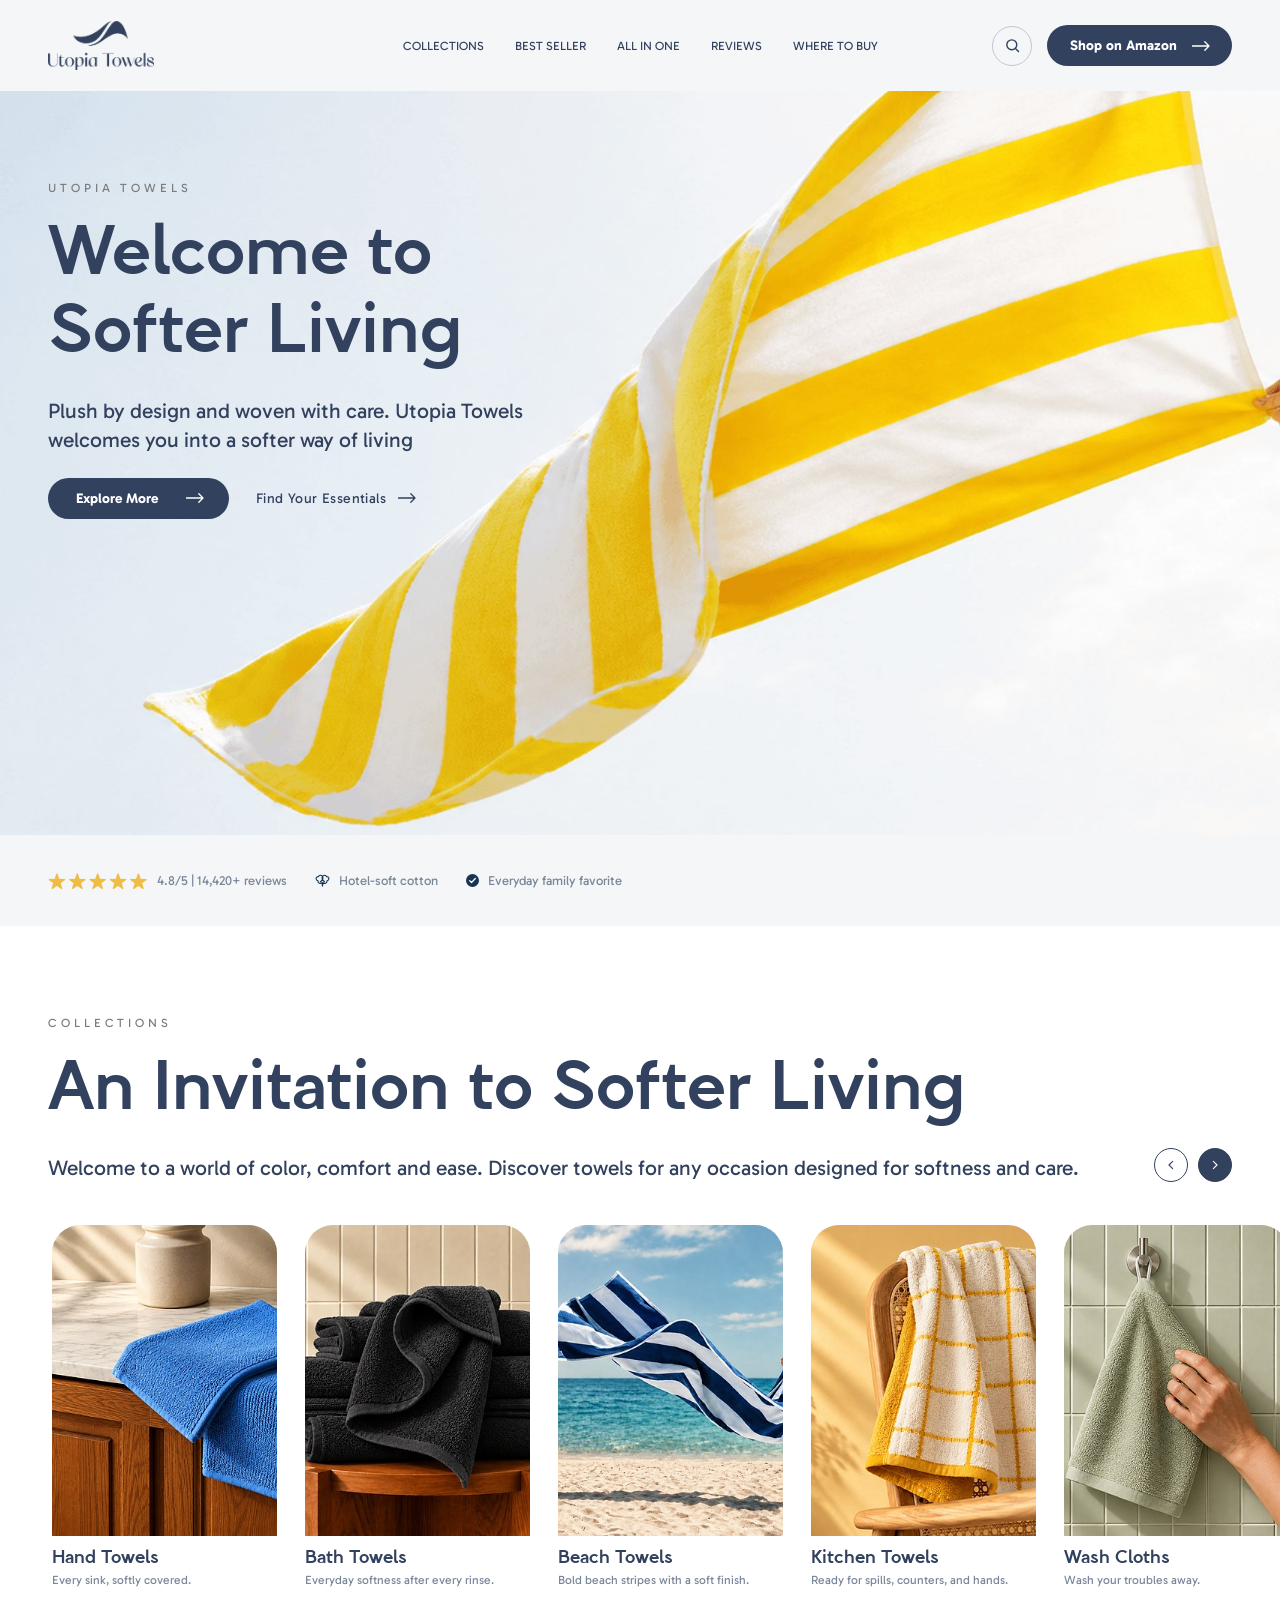
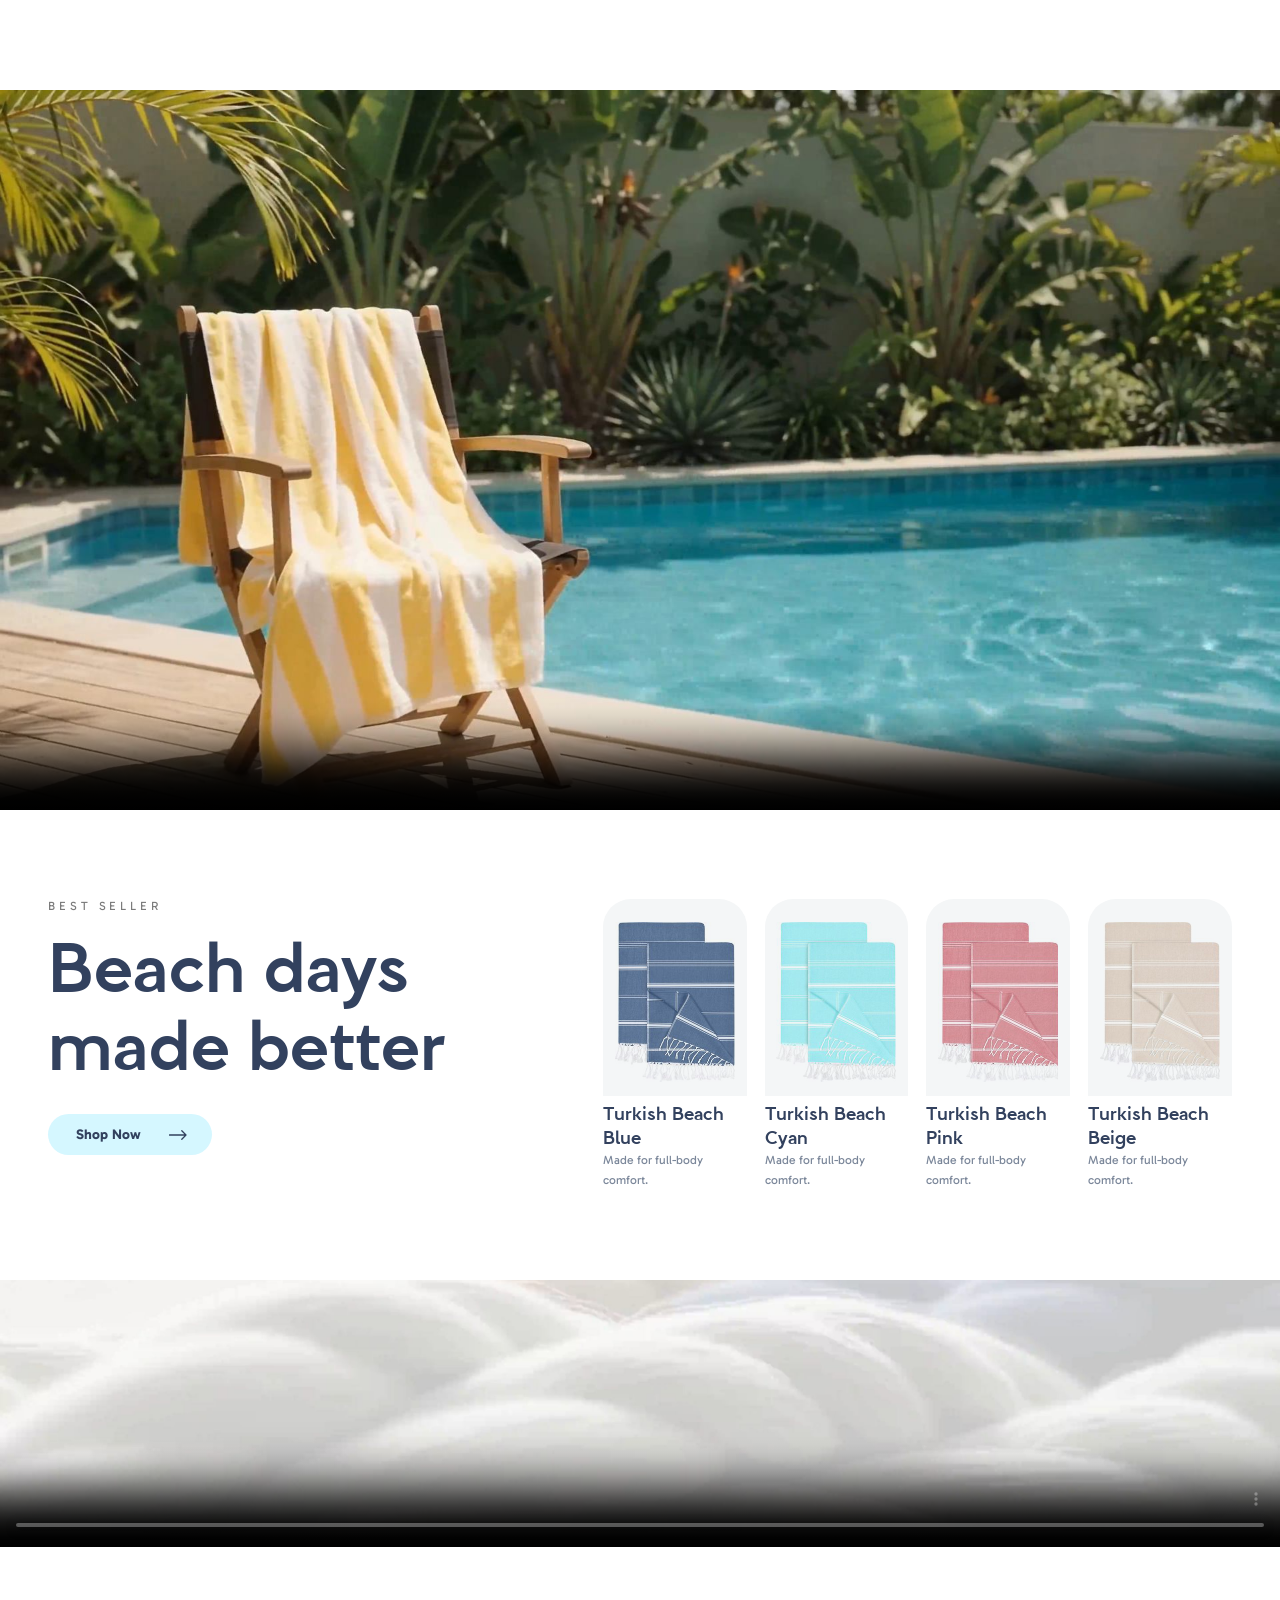
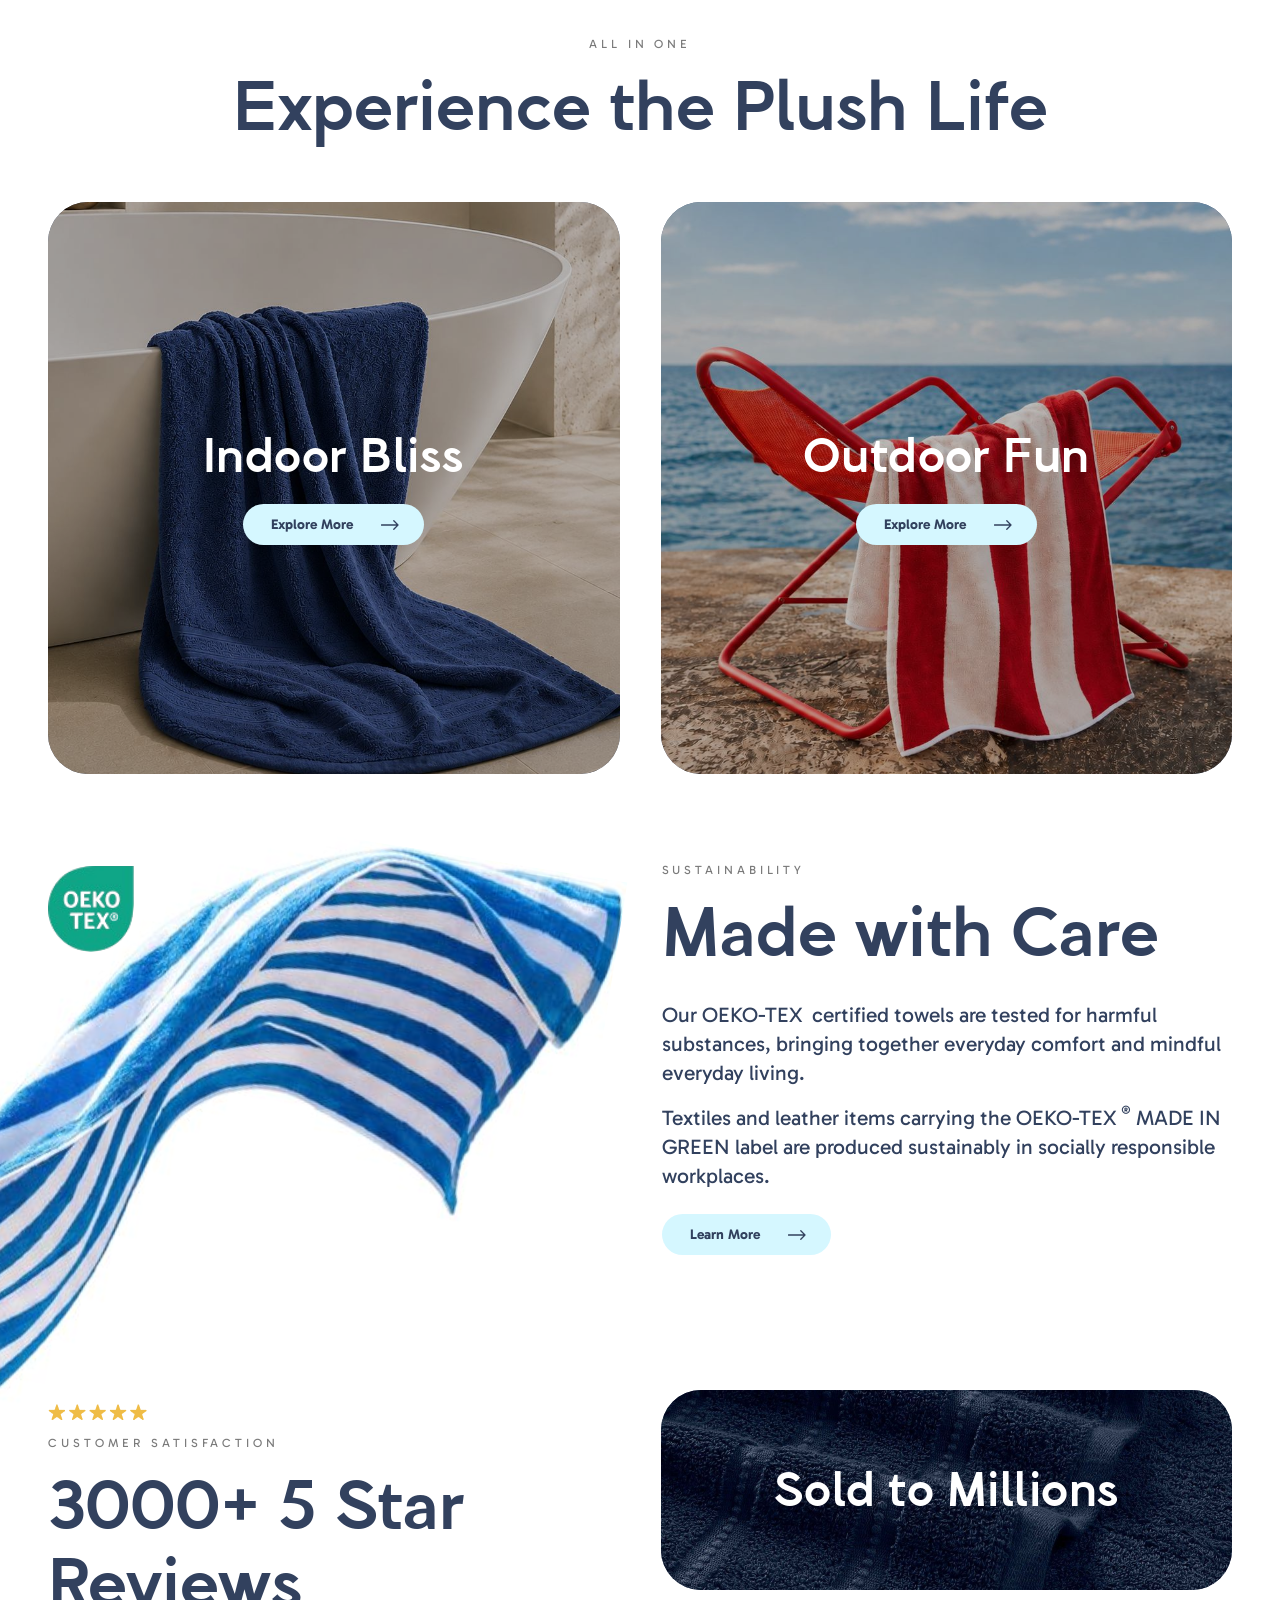
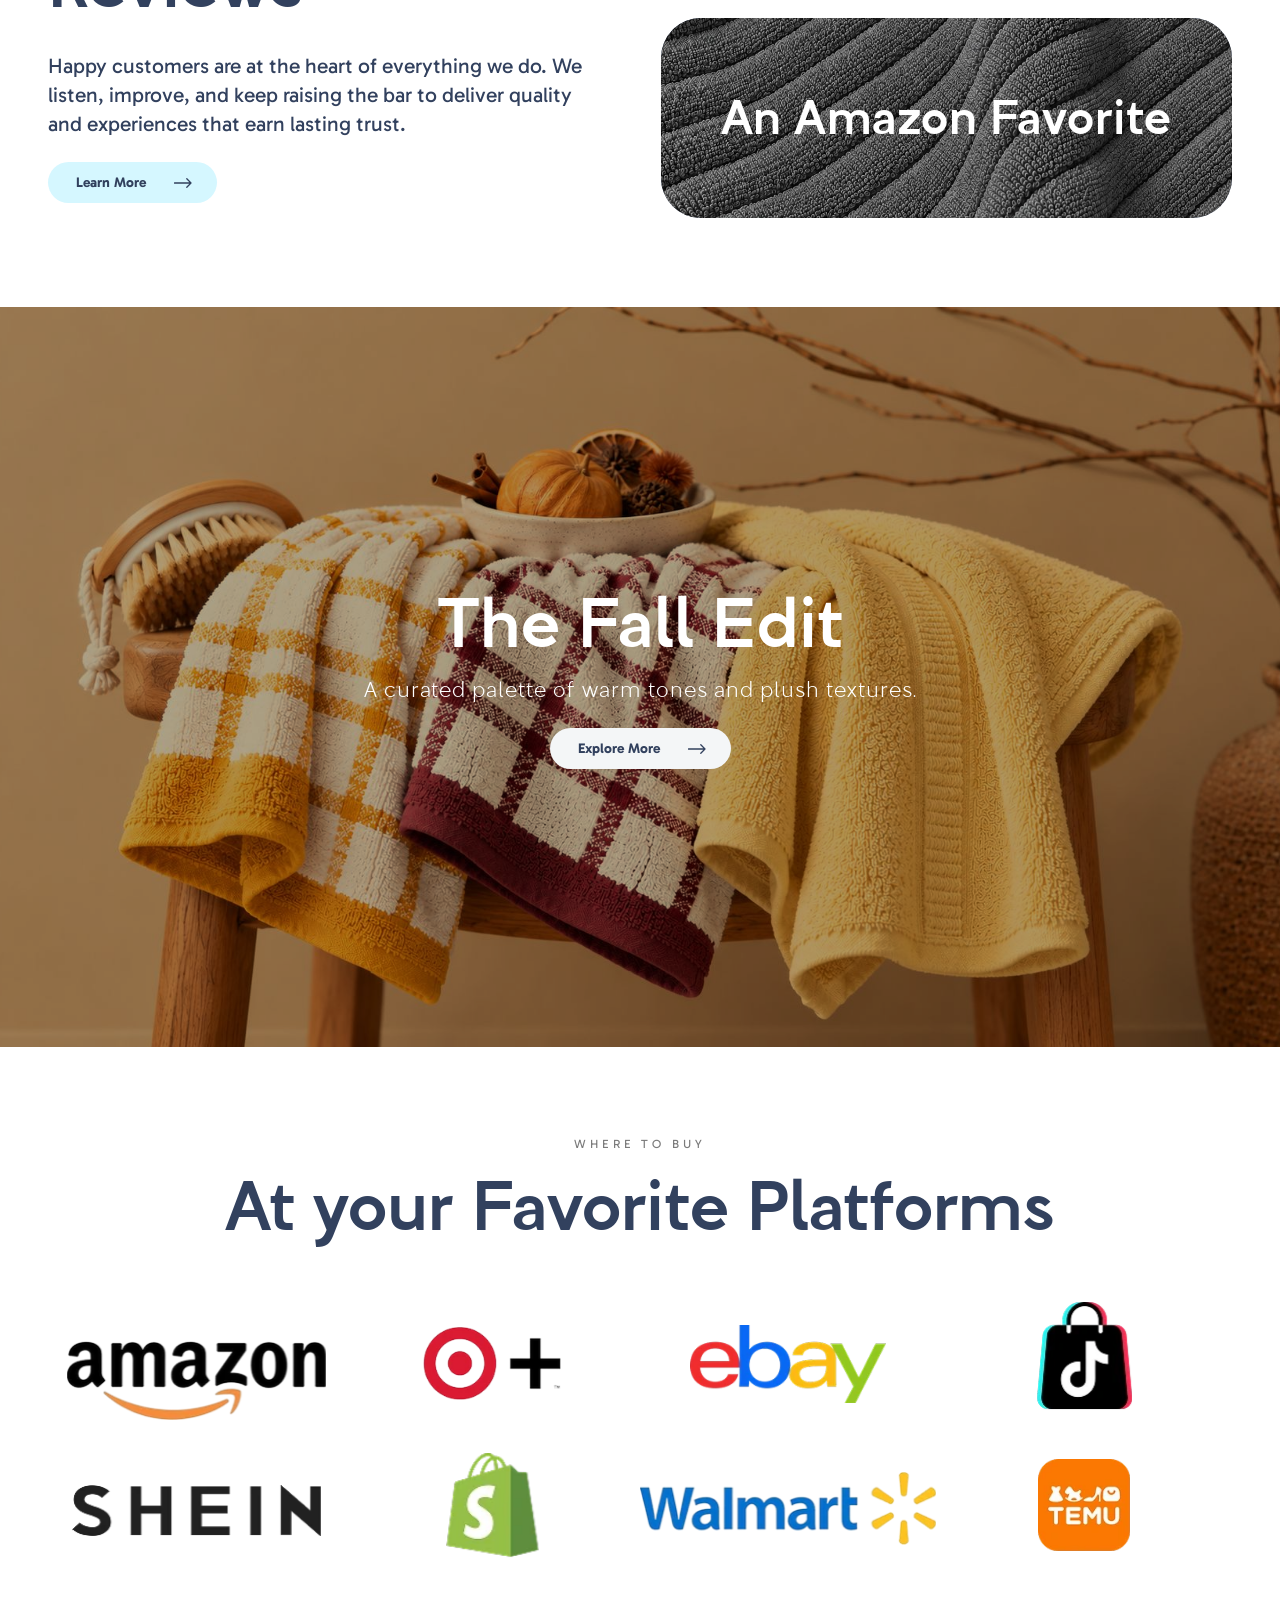
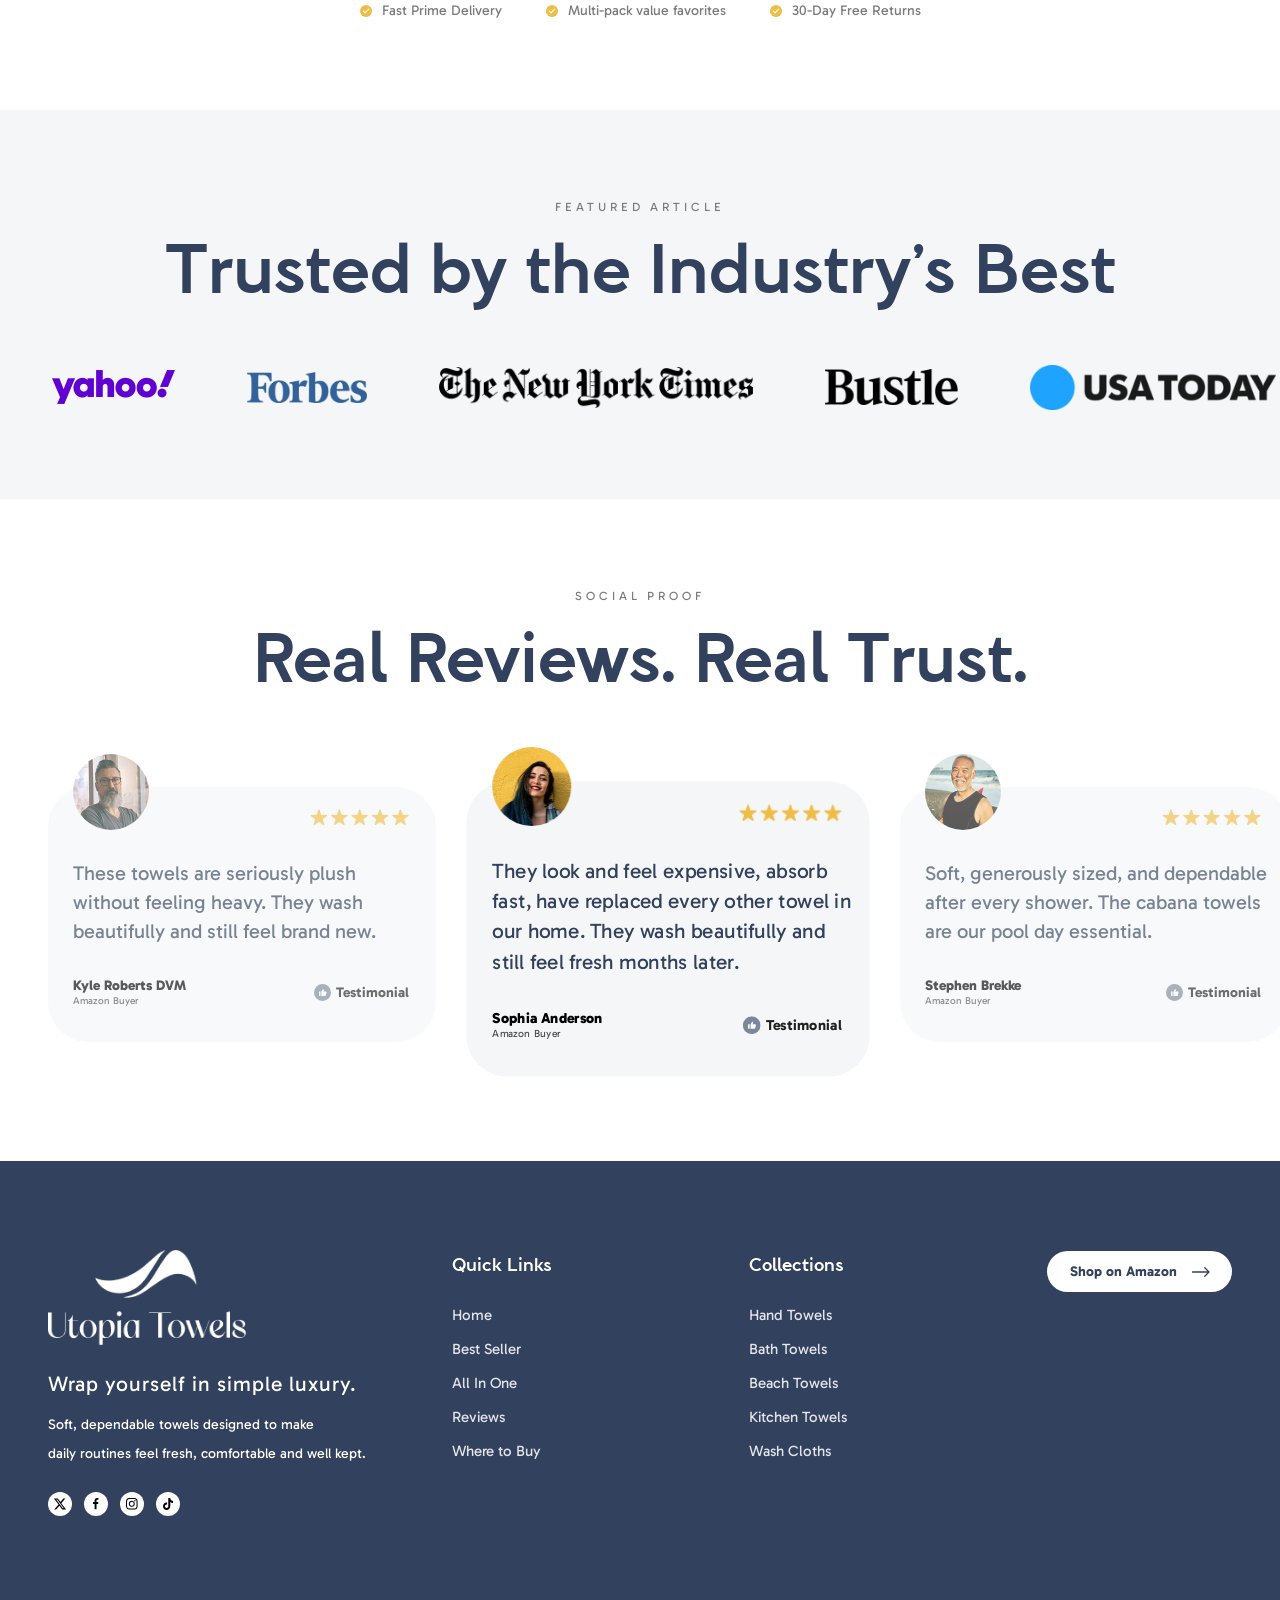
==== commit 88a1fd1c: "Update v2 hero, logo and media; sharpen collection images - Use the new hero photo (already framed f" ====
--- a/index-2.html
+++ b/index-2.html
@@ -25,8 +25,8 @@
     >
     <meta property="og:image" content="https://www.utopiatowels.com/assets/images/v2/optimized/hero.jpg">
     <meta property="og:image:type" content="image/jpeg">
-    <meta property="og:image:width" content="1774">
-    <meta property="og:image:height" content="887">
+    <meta property="og:image:width" content="2160">
+    <meta property="og:image:height" content="1118">
     <meta property="og:image:alt" content="Yellow and white striped Utopia beach towel waving in the breeze">
     <meta name="twitter:card" content="summary_large_image">
     <meta name="twitter:title" content="Utopia Towels | Welcome to Softer Living">
@@ -46,8 +46,6 @@
       rel="preload"
       as="image"
       href="./assets/images/v2/optimized/hero.jpg"
-      imagesrcset="./assets/images/v2/optimized/hero-960.jpg 960w, ./assets/images/v2/optimized/hero.jpg 1774w"
-      imagesizes="100vw"
       fetchpriority="high"
     >
     <link rel="stylesheet" href="./css/utopia-towels-v2.css">
@@ -63,9 +61,9 @@
             "url": "https://www.utopiatowels.com/",
             "logo": {
               "@type": "ImageObject",
-              "url": "https://www.utopiatowels.com/assets/images/v2/logo-dark.png",
-              "width": 119,
-              "height": 57
+              "url": "https://www.utopiatowels.com/assets/images/v2/optimized/logo-dark.png",
+              "width": 240,
+              "height": 113
             },
             "slogan": "Welcome to Softer Living"
           },
@@ -89,8 +87,8 @@
             "primaryImageOfPage": {
               "@type": "ImageObject",
               "url": "https://www.utopiatowels.com/assets/images/v2/optimized/hero.jpg",
-              "width": 1774,
-              "height": 887
+              "width": 2160,
+              "height": 1118
             }
           }
         ]
@@ -113,7 +111,7 @@
     <header class="site-header">
       <div class="container site-header__inner">
         <a class="brand" href="#top" aria-label="Utopia Towels home">
-          <img src="./assets/images/v2/logo-dark.png" alt="Utopia Towels" width="119" height="57">
+          <img src="./assets/images/v2/optimized/logo-dark.png" alt="Utopia Towels" width="240" height="113">
         </a>
         <nav class="primary-nav" id="primary-nav" aria-label="Primary navigation" data-primary-nav>
           <a href="#collections">Collections</a>
@@ -167,10 +165,8 @@
         <img
           class="hero__media"
           src="./assets/images/v2/optimized/hero.jpg"
-          srcset="./assets/images/v2/optimized/hero-960.jpg 960w, ./assets/images/v2/optimized/hero.jpg 1774w"
-          sizes="100vw"
-          width="1774"
-          height="887"
+          width="2160"
+          height="1118"
           alt=""
           fetchpriority="high"
         >
@@ -231,32 +227,32 @@
 
           <div class="collections__track" id="collections-track" role="region" aria-label="Towel collections" tabindex="0">
             <article class="collection-card">
-              <img src="./assets/images/v2/optimized/collections-hand-towels.jpg" alt="Blue hand towels draped over a wooden vanity" width="600" height="829" loading="lazy" decoding="async">
+              <img src="./assets/images/v2/optimized/collections-hand-towels-450.jpg" srcset="./assets/images/v2/optimized/collections-hand-towels-300.jpg 300w, ./assets/images/v2/optimized/collections-hand-towels-450.jpg 450w, ./assets/images/v2/optimized/collections-hand-towels.jpg 741w" sizes="(max-width: 560px) 72vw, 225px" alt="Blue hand towels draped over a wooden vanity" width="450" height="622" loading="lazy" decoding="async">
               <h3 class="item-title">Hand Towels</h3>
               <p class="item-desc">Every sink, softly covered.</p>
             </article>
             <article class="collection-card">
-              <img src="./assets/images/v2/optimized/collections-bath-towels.jpg" alt="Stack of black bath towels on a wooden stool" width="600" height="829" loading="lazy" decoding="async">
+              <img src="./assets/images/v2/optimized/collections-bath-towels-450.jpg" srcset="./assets/images/v2/optimized/collections-bath-towels-300.jpg 300w, ./assets/images/v2/optimized/collections-bath-towels-450.jpg 450w, ./assets/images/v2/optimized/collections-bath-towels.jpg 741w" sizes="(max-width: 560px) 72vw, 225px" alt="Stack of black bath towels on a wooden stool" width="450" height="622" loading="lazy" decoding="async">
               <h3 class="item-title">Bath Towels</h3>
               <p class="item-desc">Everyday softness after every rinse.</p>
             </article>
             <article class="collection-card">
-              <img src="./assets/images/v2/optimized/collections-beach-towels.jpg" alt="Navy and white striped beach towel held up on the shore" width="600" height="829" loading="lazy" decoding="async">
+              <img src="./assets/images/v2/optimized/collections-beach-towels-450.jpg" srcset="./assets/images/v2/optimized/collections-beach-towels-300.jpg 300w, ./assets/images/v2/optimized/collections-beach-towels-450.jpg 450w, ./assets/images/v2/optimized/collections-beach-towels.jpg 681w" sizes="(max-width: 560px) 72vw, 225px" alt="Navy and white striped beach towel held up on the shore" width="450" height="622" loading="lazy" decoding="async">
               <h3 class="item-title">Beach Towels</h3>
               <p class="item-desc">Bold beach stripes with a soft finish.</p>
             </article>
             <article class="collection-card">
-              <img src="./assets/images/v2/optimized/collections-kitchen-towels.jpg" alt="Yellow checked kitchen towel hanging on a cane chair" width="600" height="829" loading="lazy" decoding="async">
+              <img src="./assets/images/v2/optimized/collections-kitchen-towels-450.jpg" srcset="./assets/images/v2/optimized/collections-kitchen-towels-300.jpg 300w, ./assets/images/v2/optimized/collections-kitchen-towels-450.jpg 450w, ./assets/images/v2/optimized/collections-kitchen-towels.jpg 681w" sizes="(max-width: 560px) 72vw, 225px" alt="Yellow checked kitchen towel hanging on a cane chair" width="450" height="622" loading="lazy" decoding="async">
               <h3 class="item-title">Kitchen Towels</h3>
               <p class="item-desc">Ready for spills, counters, and hands.</p>
             </article>
             <article class="collection-card">
-              <img src="./assets/images/v2/optimized/collections-wash-cloths.jpg" alt="Sage green wash cloth hanging on a tiled wall" width="600" height="829" loading="lazy" decoding="async">
+              <img src="./assets/images/v2/optimized/collections-wash-cloths-450.jpg" srcset="./assets/images/v2/optimized/collections-wash-cloths-300.jpg 300w, ./assets/images/v2/optimized/collections-wash-cloths-450.jpg 450w, ./assets/images/v2/optimized/collections-wash-cloths.jpg 741w" sizes="(max-width: 560px) 72vw, 225px" alt="Sage green wash cloth hanging on a tiled wall" width="450" height="622" loading="lazy" decoding="async">
               <h3 class="item-title">Wash Cloths</h3>
               <p class="item-desc">Wash your troubles away.</p>
             </article>
             <article class="collection-card">
-              <img src="./assets/images/v2/optimized/collections-turkish-towels.jpg" alt="Pink Turkish towel on a poolside lounger" width="579" height="800" loading="lazy" decoding="async">
+              <img src="./assets/images/v2/optimized/collections-turkish-towels-450.jpg" srcset="./assets/images/v2/optimized/collections-turkish-towels-300.jpg 300w, ./assets/images/v2/optimized/collections-turkish-towels-450.jpg 450w, ./assets/images/v2/optimized/collections-turkish-towels.jpg 579w" sizes="(max-width: 560px) 72vw, 225px" alt="Pink Turkish towel on a poolside lounger" width="450" height="622" loading="lazy" decoding="async">
               <h3 class="item-title">Turkish Towels</h3>
               <p class="item-desc">Made for full-body comfort.</p>
             </article>
@@ -428,8 +424,6 @@
         <img
           class="fall-edit__media"
           src="./assets/images/v2/optimized/the-fall-edit-cover.jpg"
-          srcset="./assets/images/v2/optimized/the-fall-edit-cover-960.jpg 960w, ./assets/images/v2/optimized/the-fall-edit-cover.jpg 1663w"
-          sizes="100vw"
           width="1663"
           height="945"
           alt=""
--- a/css/utopia-towels-v2.css
+++ b/css/utopia-towels-v2.css
@@ -533,14 +533,13 @@
   background: #dfe8f1;
 }
 
-/* The reference crops the photo tighter than a plain cover fit; offsets reproduce that framing. */
 .hero__media {
   position: absolute;
-  top: -34.7%;
-  left: -27.7%;
-  width: 142.5%;
-  height: auto;
+  inset: 0;
+  width: 100%;
+  height: 100%;
   max-width: none;
+  object-fit: cover;
 }
 
 .hero__content {
@@ -1490,10 +1489,6 @@
   }
 
   .hero__media {
-    inset: 0;
-    width: 100%;
-    height: 100%;
-    object-fit: cover;
     object-position: 62% 50%;
   }
 
@@ -1756,34 +1751,43 @@
     padding-block: var(--section-space);
   }
 
+  /*
+   * Logos are sized by height inside equal cells so wide wordmarks and square icons
+   * carry a similar visual weight; each height is tuned to that logo's proportions.
+   */
   .platforms {
-    grid-template-columns: repeat(2, minmax(0, 1fr));
-    column-gap: 24px;
+    grid-template-columns: repeat(4, minmax(0, 1fr));
+    column-gap: 16px;
+    row-gap: 32px;
+  }
+
+  .platforms li {
+    width: 100%;
+    height: 64px;
+    display: flex;
+    align-items: center;
+    justify-content: center;
   }
 
   .platform {
     top: 0;
   }
 
-  .platform--amazon img,
-  .platform--shein img,
-  .platform--walmart img {
-    width: min(100%, 220px);
-  }
-
-  .platform--ebay img {
-    width: min(100%, 170px);
-  }
-
-  .platform--target img {
-    width: min(100%, 120px);
-  }
-
-  .platform--tiktok img,
-  .platform--shopify img,
-  .platform--temu img {
-    width: 80px;
-  }
+  .platform img {
+    width: auto;
+    max-width: 100%;
+    height: var(--logo-h);
+    object-fit: contain;
+  }
+
+  .platform--amazon img { --logo-h: 38px; }
+  .platform--target img { --logo-h: 40px; }
+  .platform--ebay img { --logo-h: 38px; }
+  .platform--tiktok img { --logo-h: 52px; }
+  .platform--shein img { --logo-h: 24px; }
+  .platform--shopify img { --logo-h: 52px; }
+  .platform--walmart img { --logo-h: 30px; }
+  .platform--temu img { --logo-h: 48px; }
 
   .press__list li {
     margin-right: 48px;
@@ -1811,6 +1815,11 @@
 @media (max-width: 560px) {
   .hero__content {
     padding-bottom: 240px;
+  }
+
+  .platforms {
+    grid-template-columns: repeat(2, minmax(0, 1fr));
+    row-gap: 24px;
   }
 
   .trust-strip__list {
